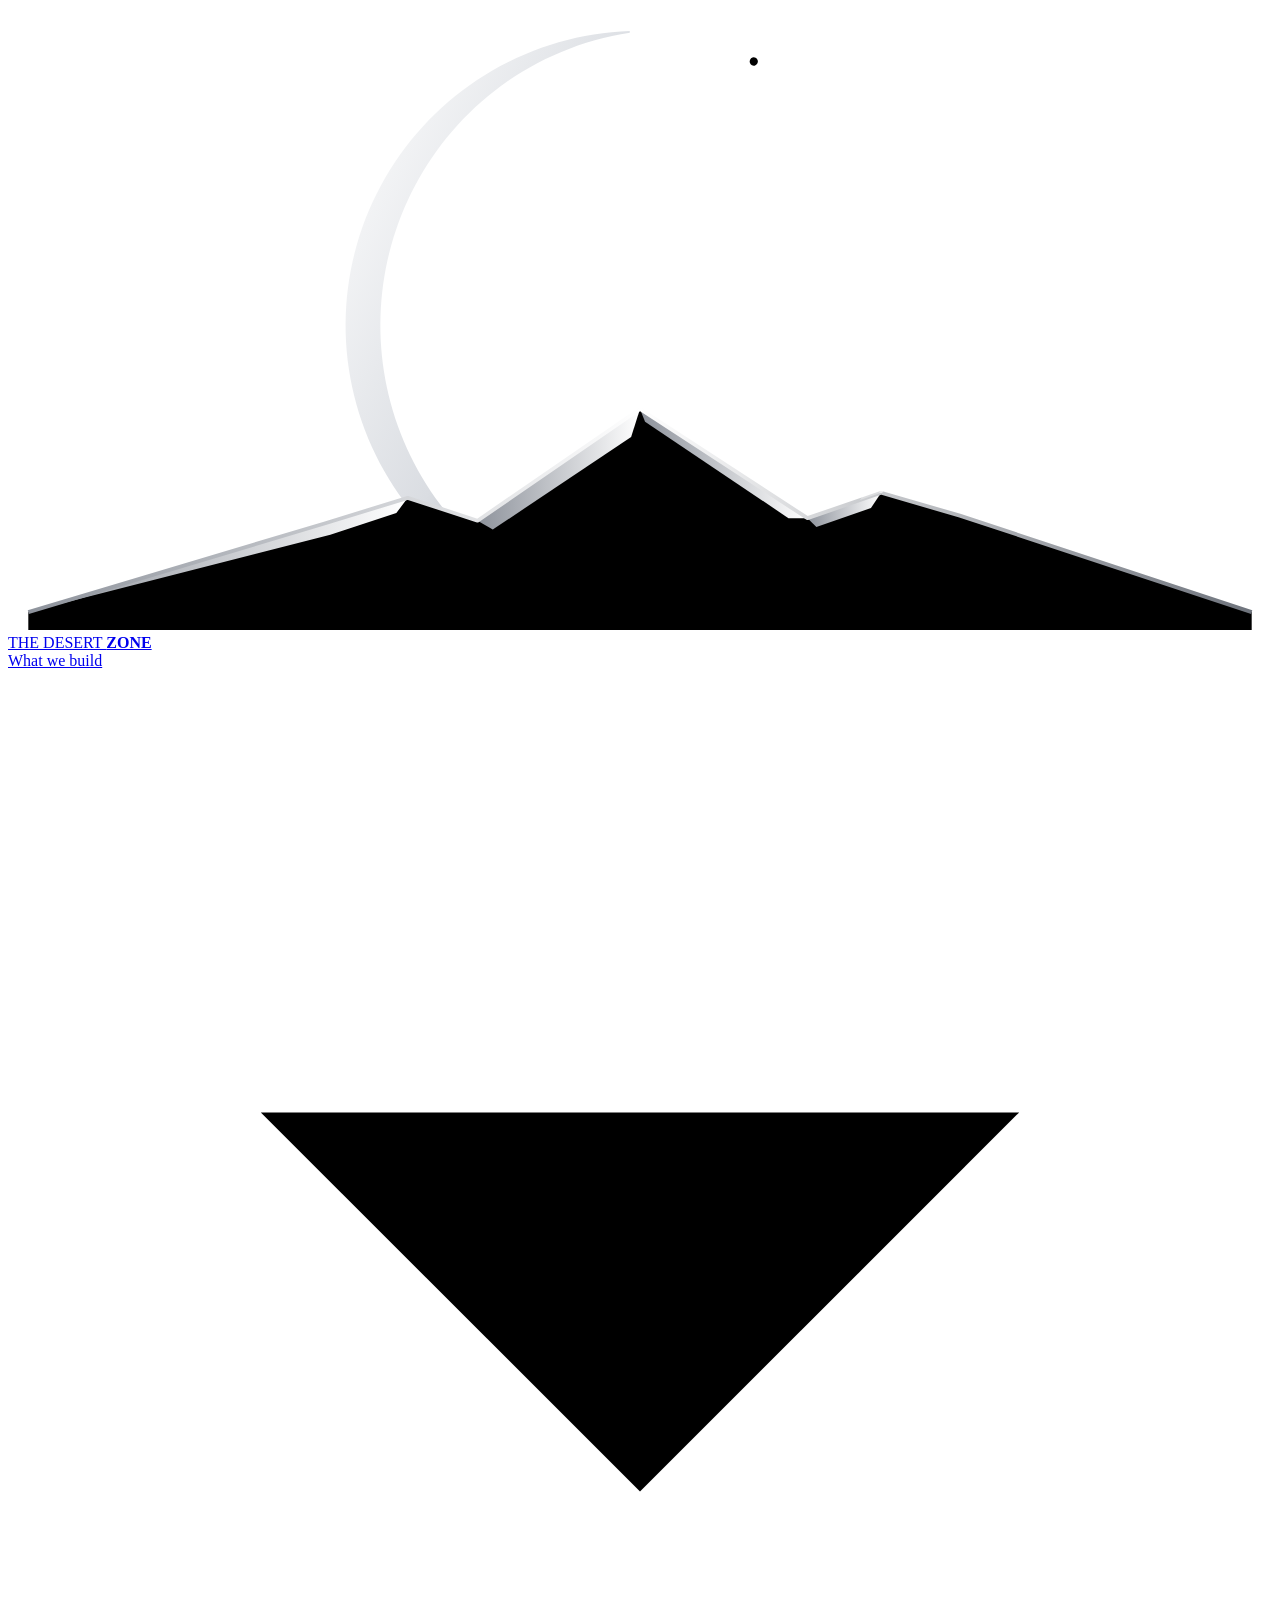
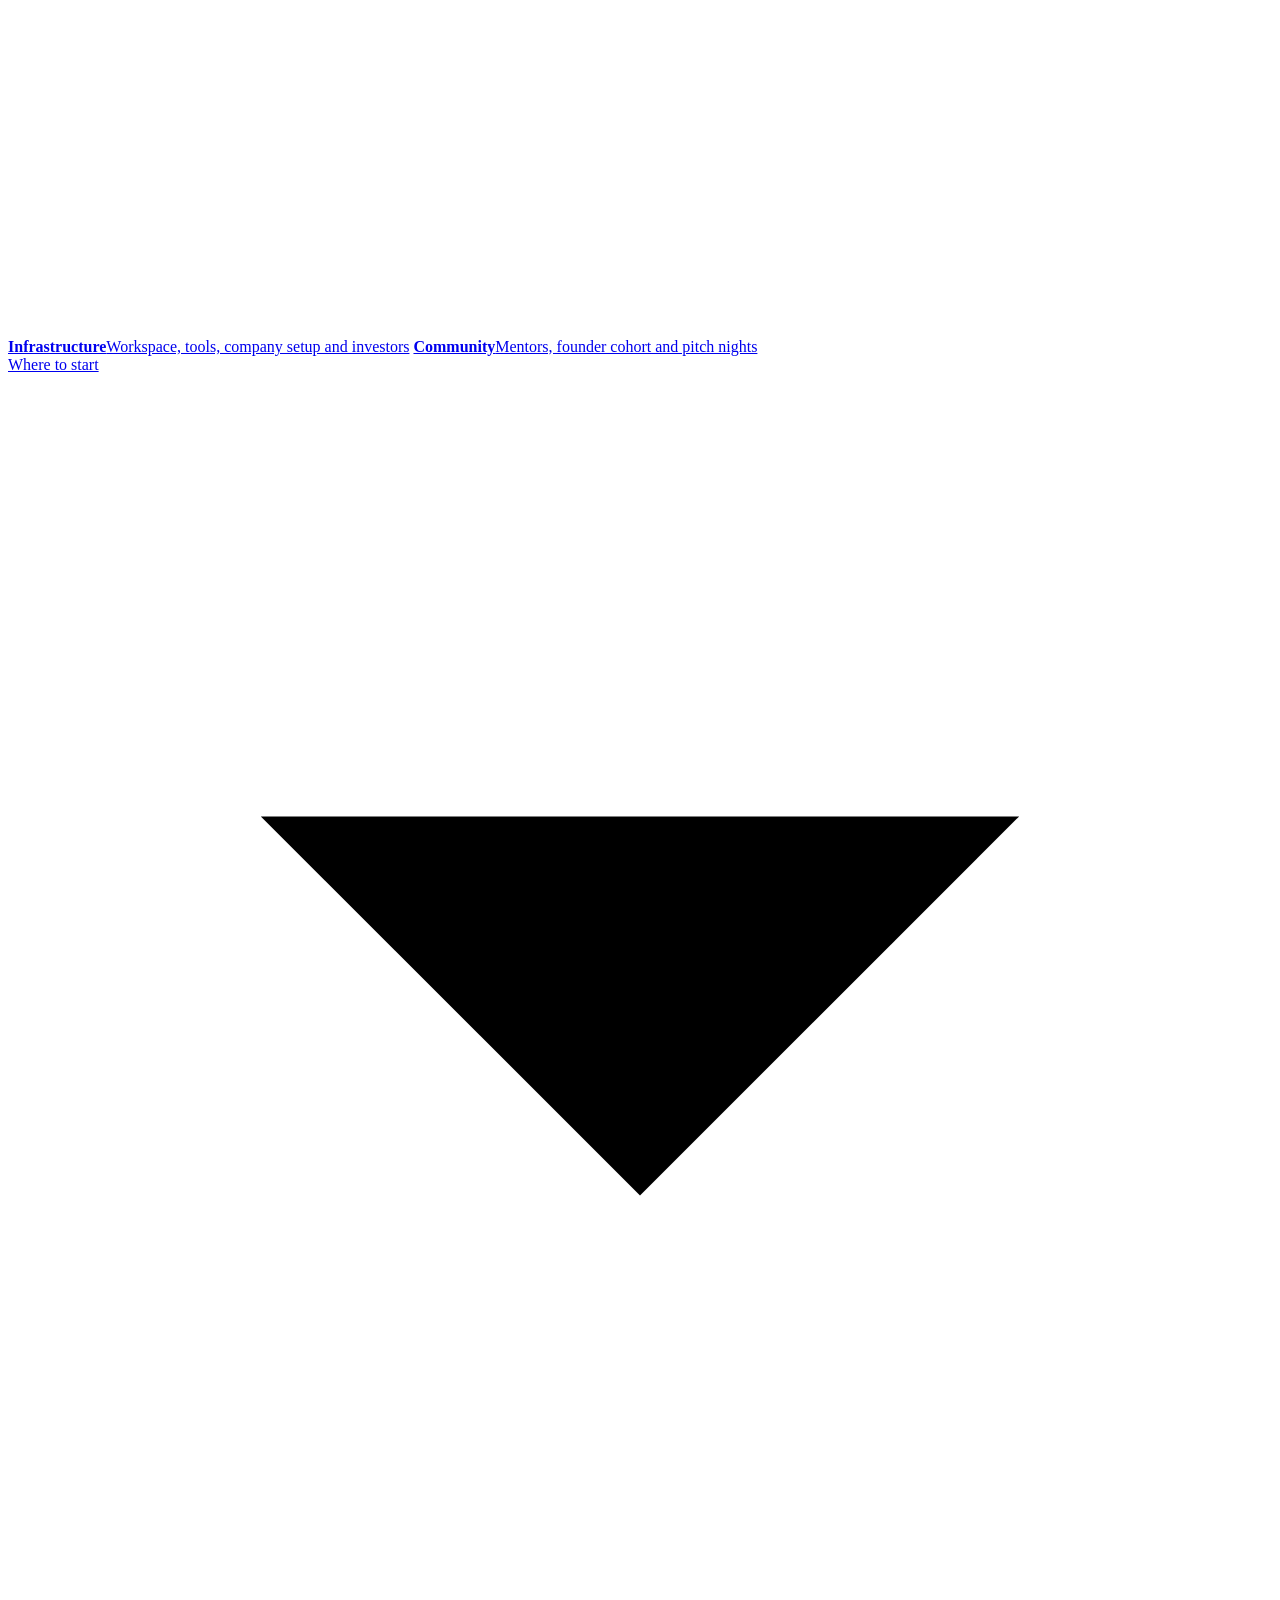
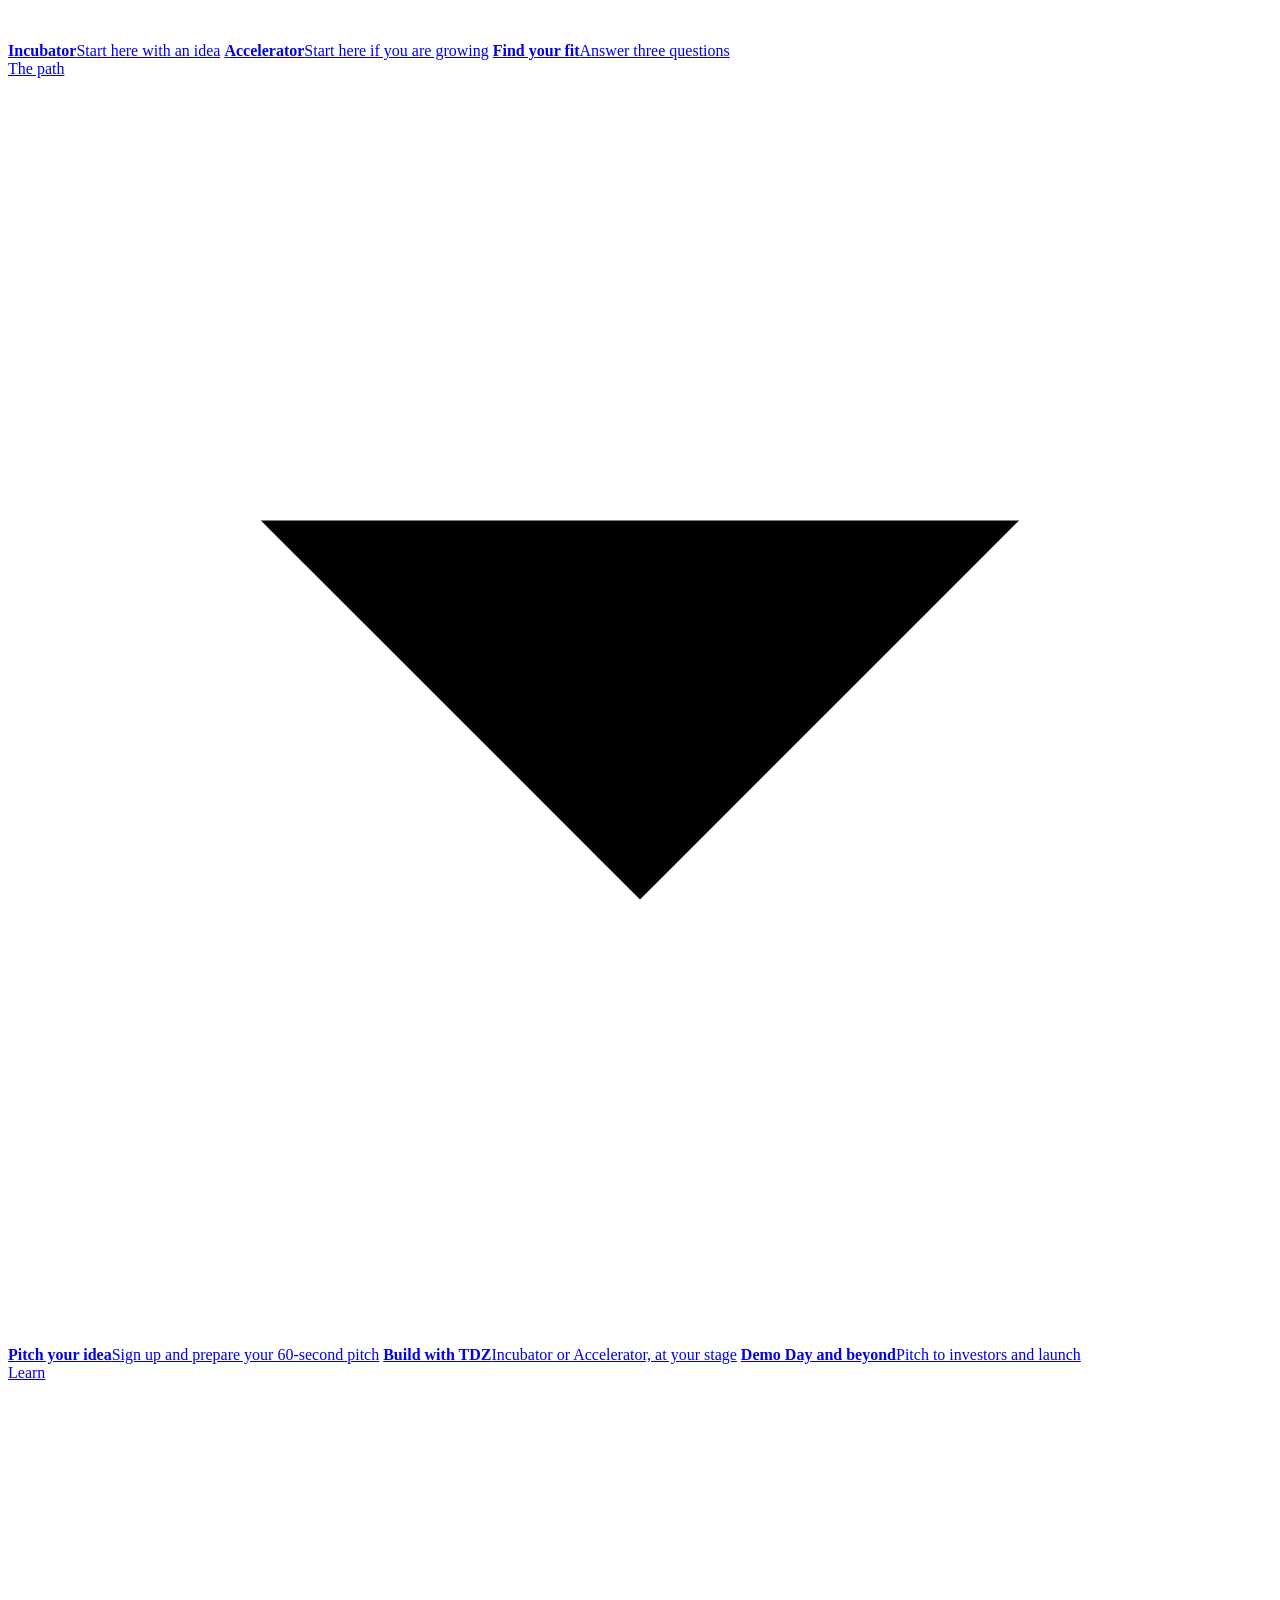
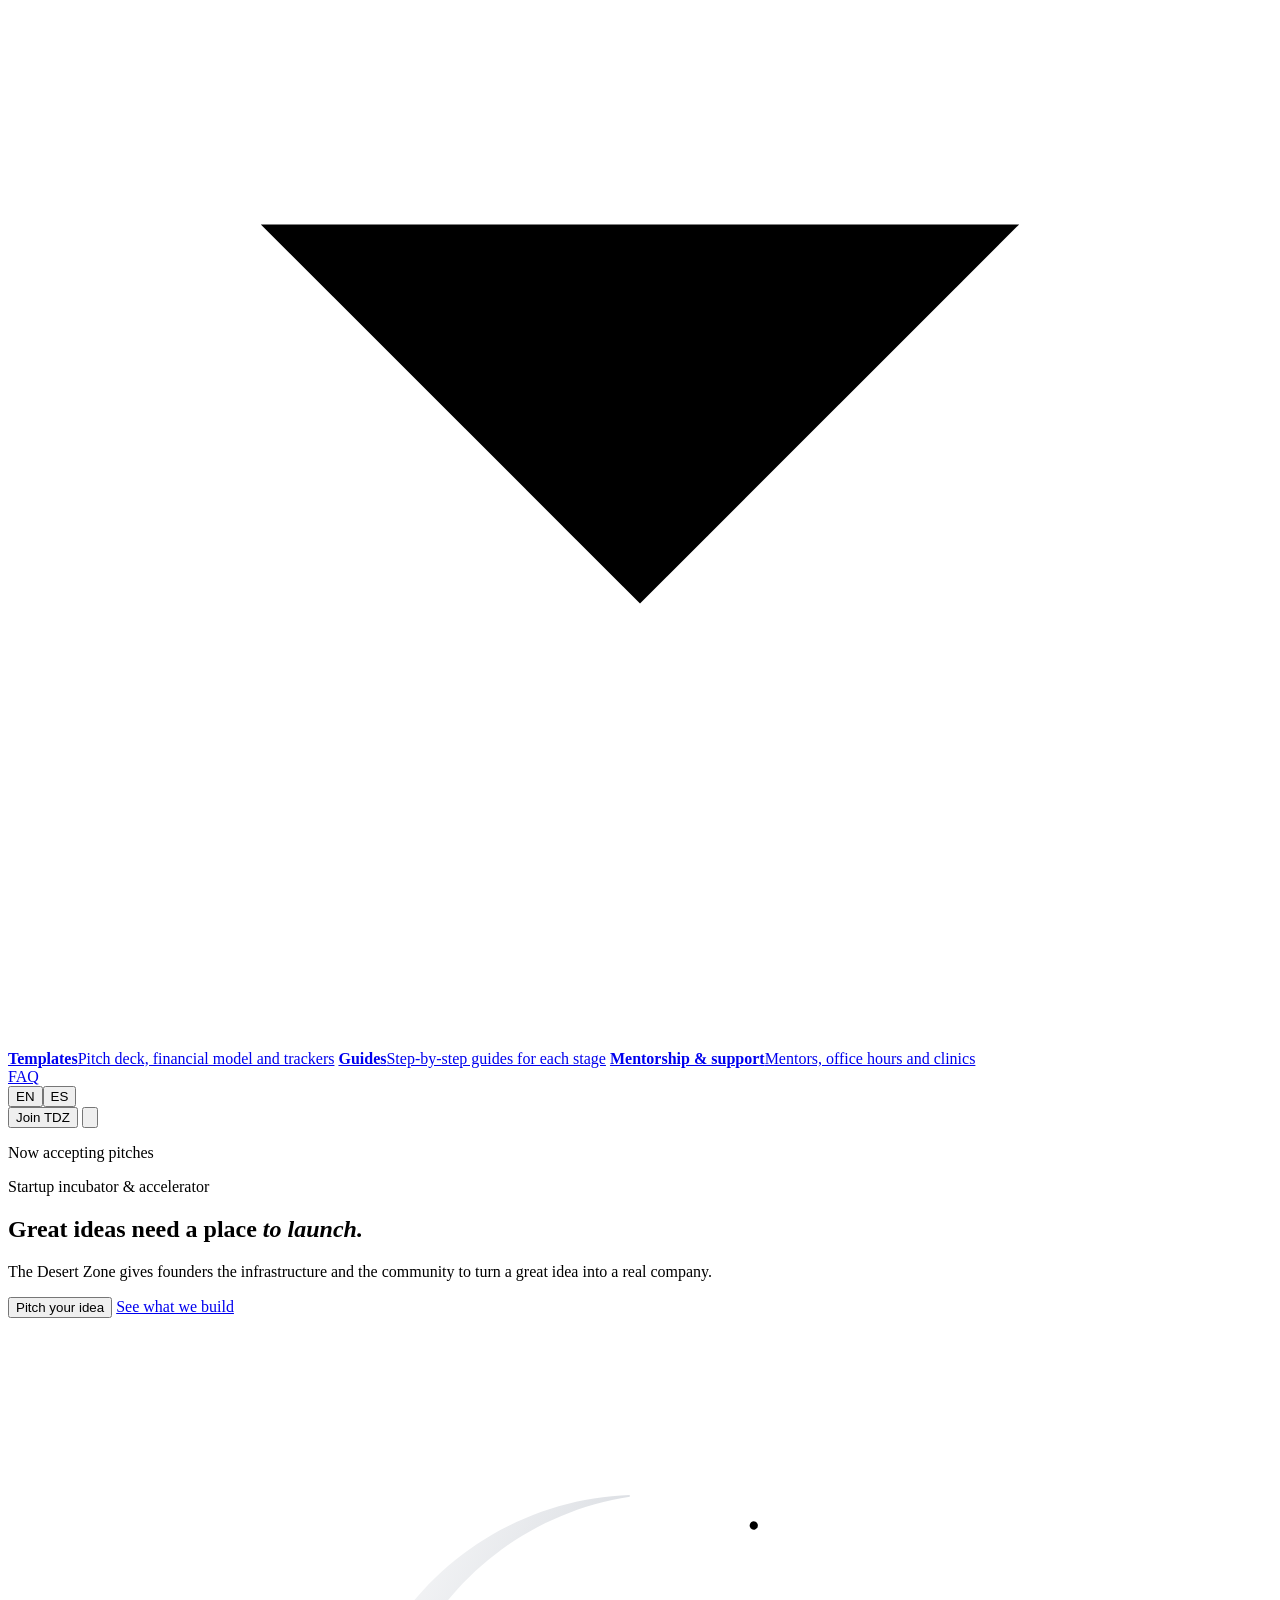
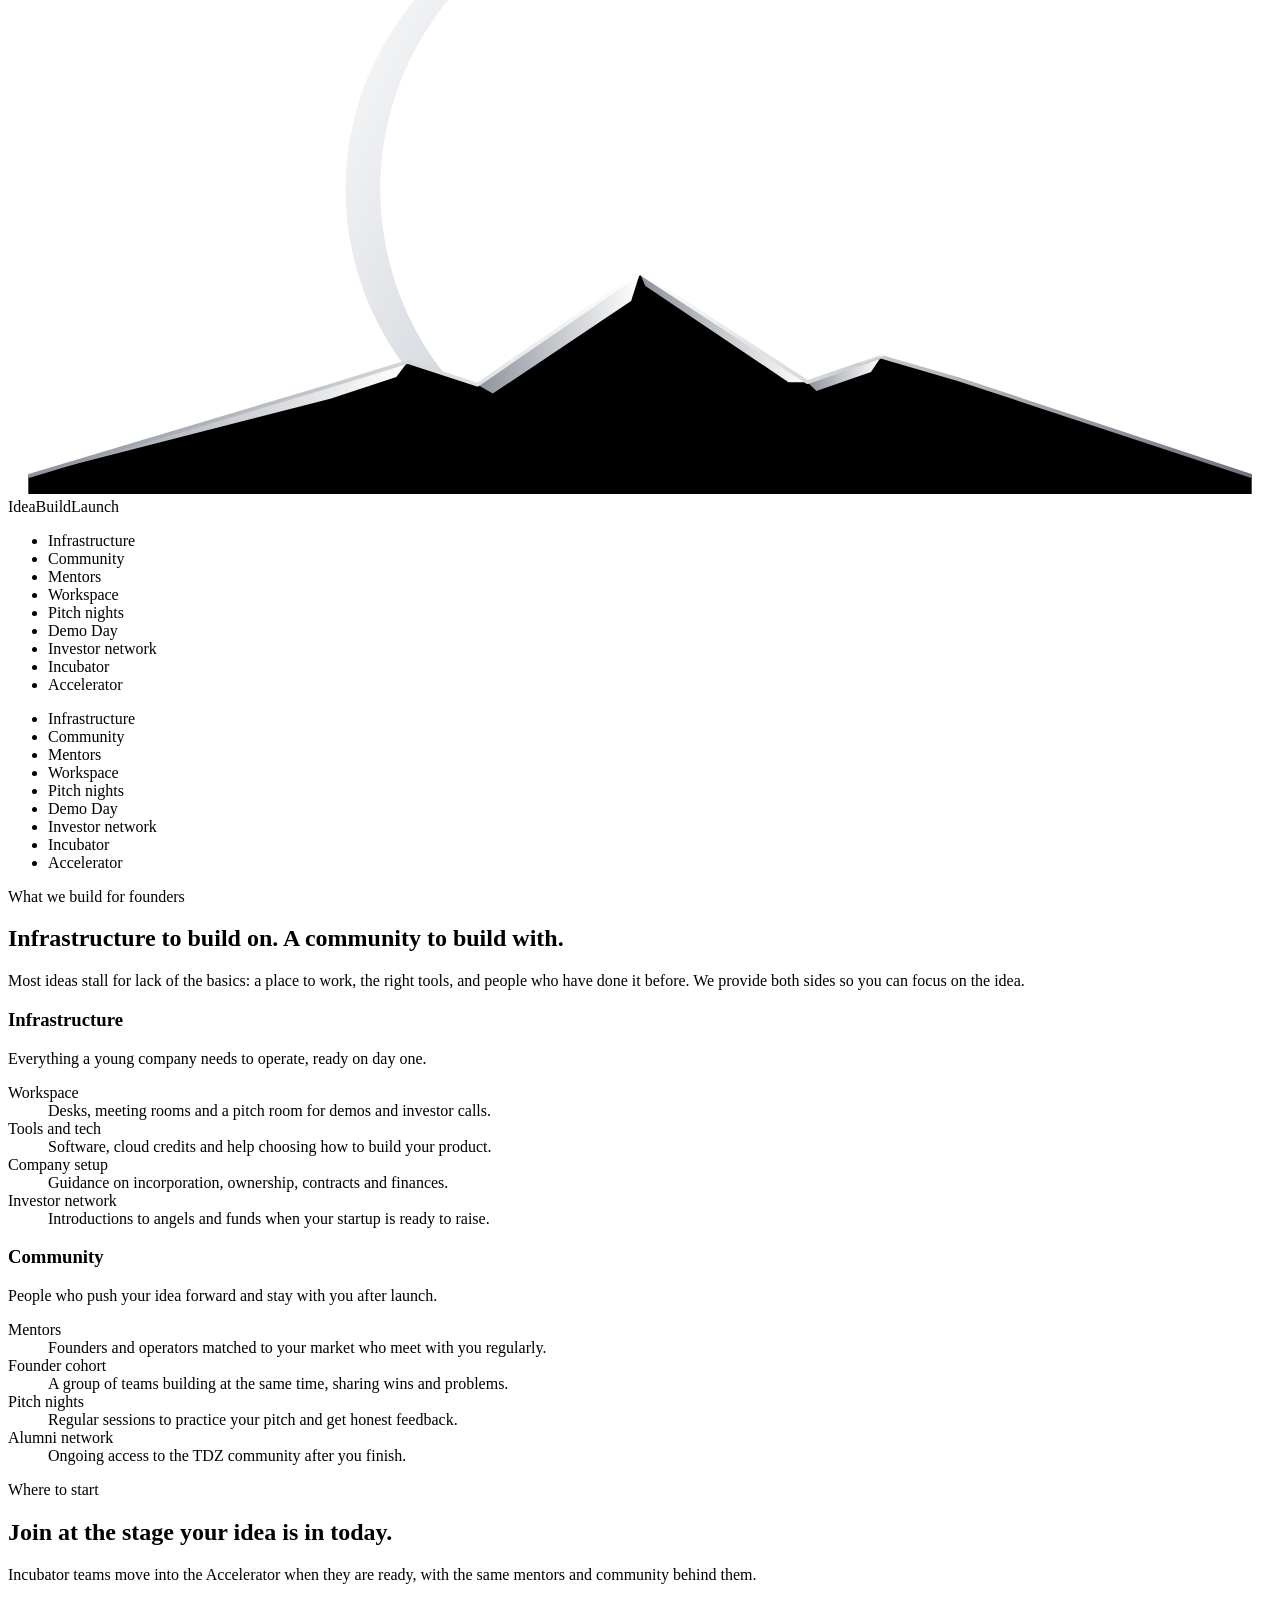
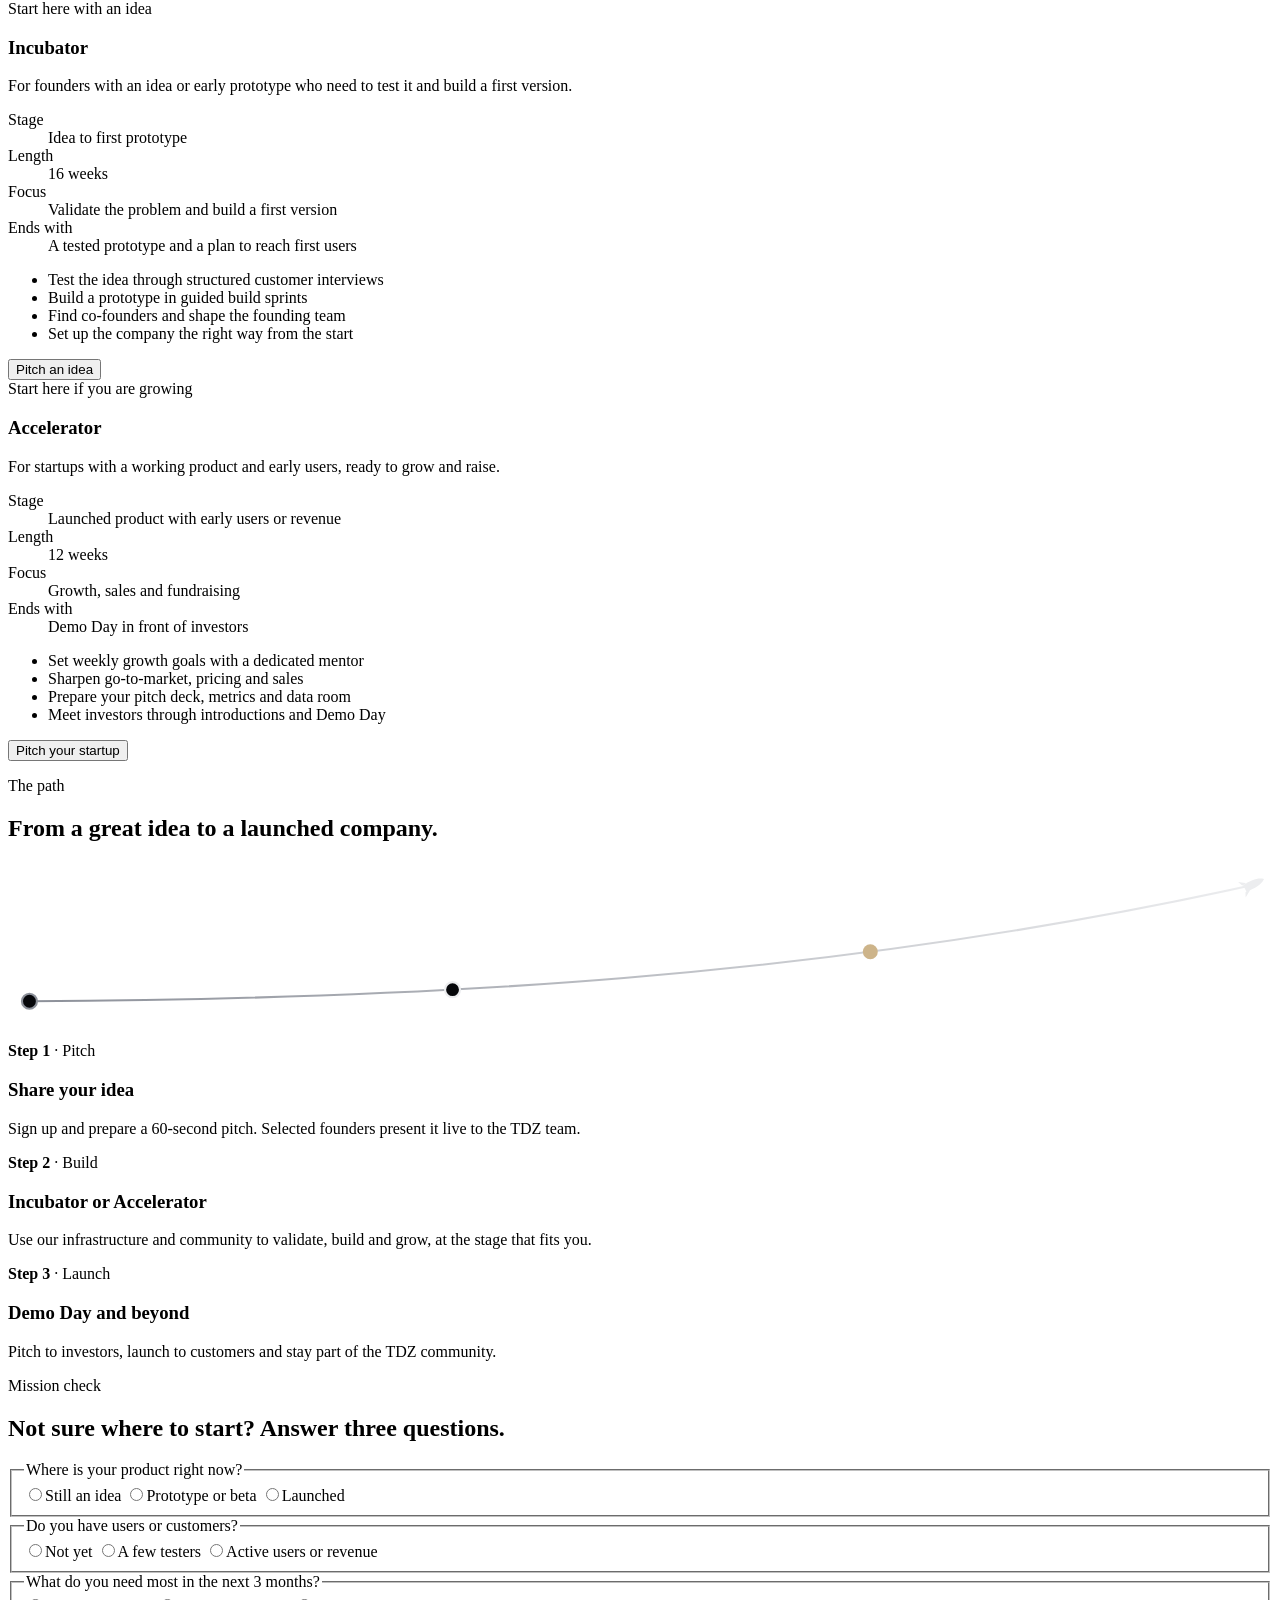
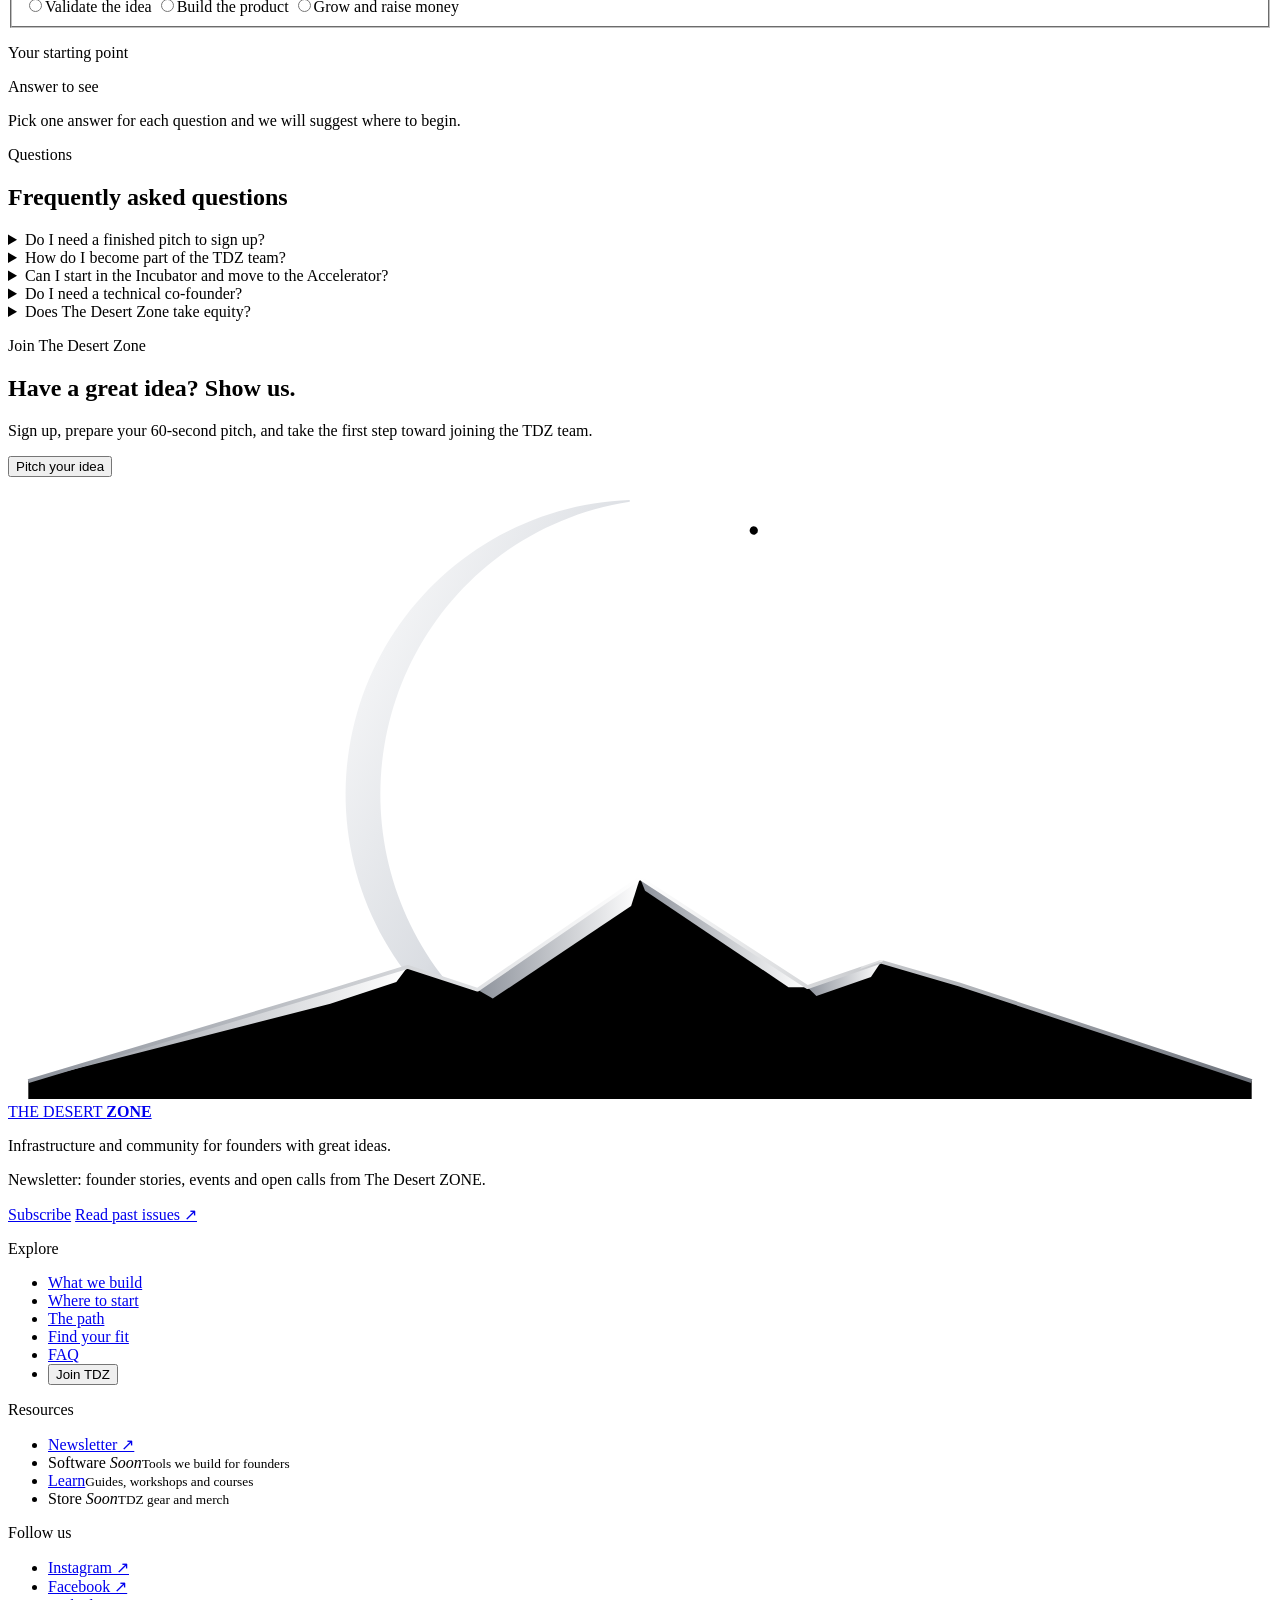
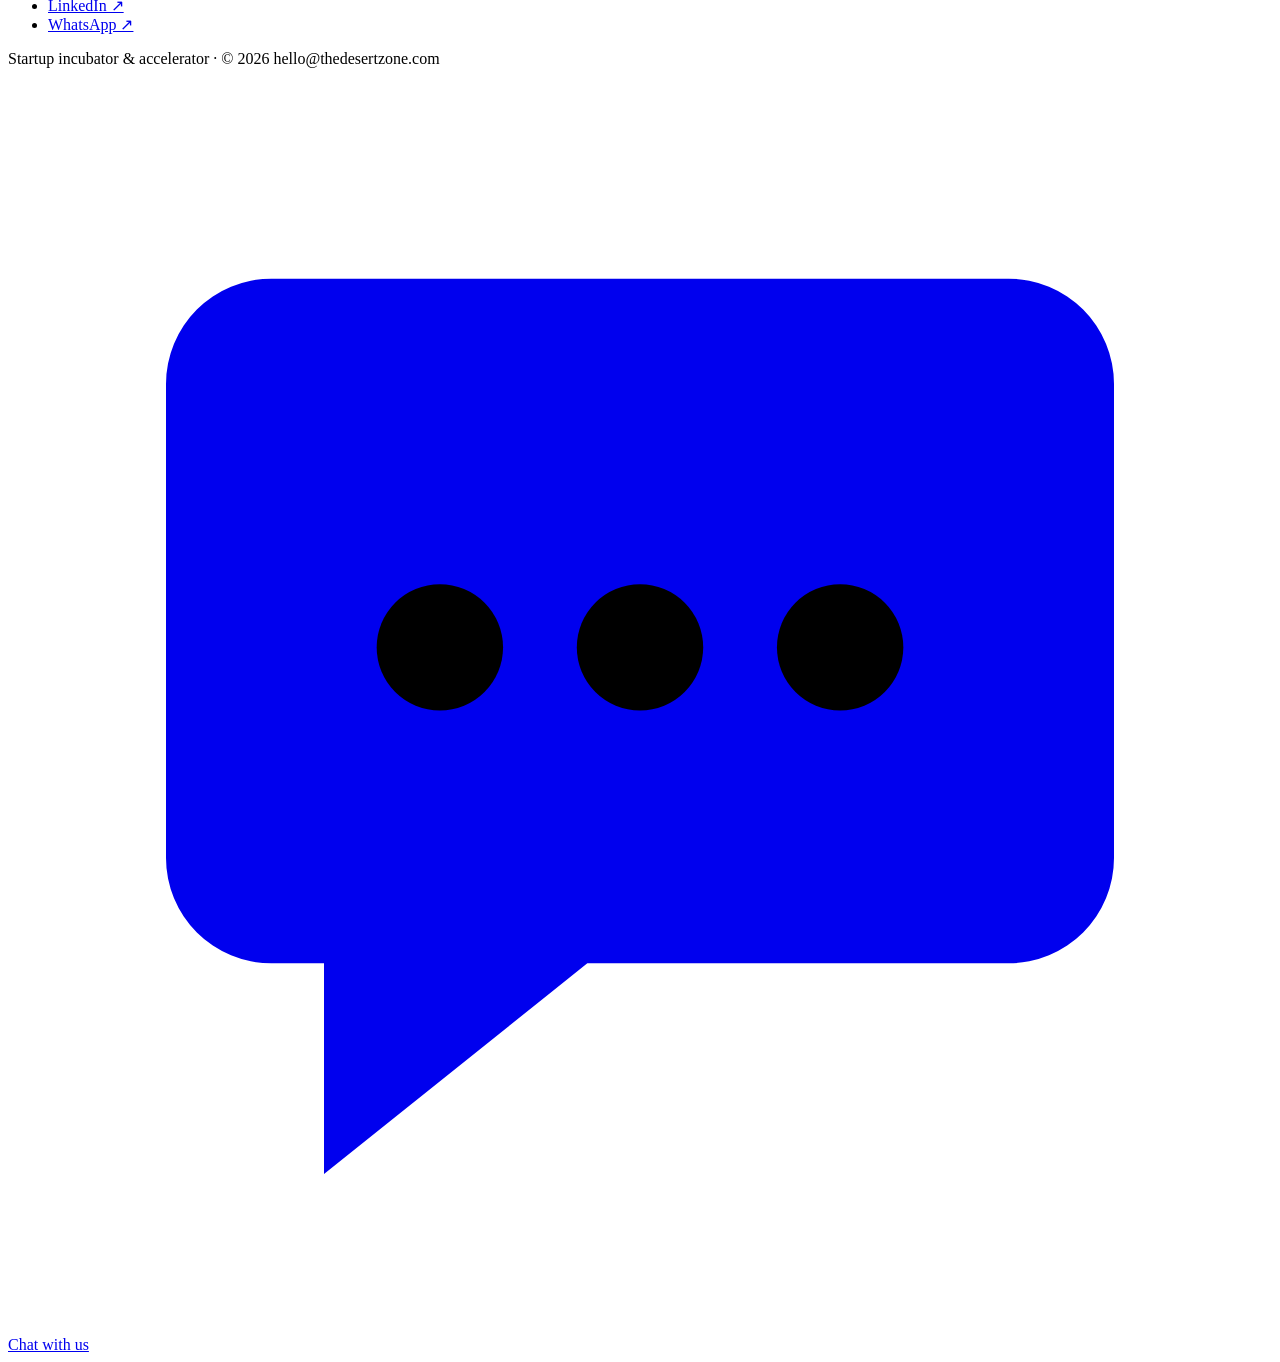
==== index.html @ 8fffac95 "Add files via upload" ====
<!doctype html>
<html lang="en">
<head>
<meta charset="utf-8">
<meta name="viewport" content="width=device-width, initial-scale=1, viewport-fit=cover">
<title>The Desert Zone · Startup incubator &amp; accelerator</title>
<meta name="description" content="The Desert Zone gives founders the infrastructure and the community to turn a great idea into a real company. Start as an Incubator or Accelerator team.">
<meta name="theme-color" content="#06070A">
<meta property="og:type" content="website">
<meta property="og:title" content="The Desert Zone · Great ideas need a place to launch">
<meta property="og:description" content="Infrastructure and community for founders with great ideas. Pitch your idea and join TDZ.">
<meta property="og:image" content="assets/img/og-image.png">
<meta name="twitter:card" content="summary_large_image">
<link rel="icon" href="assets/img/favicon.svg" type="image/svg+xml">
<link rel="icon" href="assets/img/favicon-32.png" sizes="32x32" type="image/png">
<link rel="apple-touch-icon" href="assets/img/apple-touch-icon.png">
<link rel="preconnect" href="https://fonts.googleapis.com">
<link rel="preconnect" href="https://fonts.gstatic.com" crossorigin>
<link rel="stylesheet" href="https://fonts.googleapis.com/css2?family=Archivo:wdth,wght@62..125,300..800&family=IBM+Plex+Mono:wght@400;500&family=Michroma&display=swap">
<link rel="stylesheet" href="assets/css/styles.css">
</head>
<body>
<svg aria-hidden="true" height="0" style="position:absolute" width="0"><defs>
  <radialGradient id="moonShade" cx="0.28" cy="0.30" r="0.85">
    <stop offset="0" stop-color="#4A4A4A"/>
    <stop offset="0.38" stop-color="#2A2A2A"/>
    <stop offset="0.62" stop-color="#0E0E0E"/>
    <stop offset="1" stop-color="#050505"/>
  </radialGradient>
  <radialGradient id="crater" cx="0.62" cy="0.62" r="0.7">
    <stop offset="0" stop-color="#121212"/>
    <stop offset="0.75" stop-color="#1E1E1E"/>
    <stop offset="1" stop-color="#4A4A4A"/>
  </radialGradient>
  <linearGradient id="litFade" x1="0" y1="0" x2="1" y2="0.55">
    <stop offset="0" stop-color="#fff"/>
    <stop offset="0.45" stop-color="#fff" stop-opacity=".85"/>
    <stop offset="0.72" stop-color="#fff" stop-opacity="0"/>
  </linearGradient>
  <linearGradient id="rimGrad" x1="0" y1="0" x2="1" y2="1">
    <stop offset="0" stop-color="#FFFFFF"/>
    <stop offset="0.5" stop-color="#D8D8D8"/>
    <stop offset="1" stop-color="#8A8A8A"/>
  </linearGradient>
  <linearGradient id="ridgeL" x1="0" y1="0" x2="1" y2="0">
    <stop offset="0" stop-color="#9A9A9A"/>
    <stop offset="0.6" stop-color="#E6E6E6"/>
    <stop offset="1" stop-color="#FFFFFF"/>
  </linearGradient>
  <linearGradient id="ridgeR" x1="0" y1="0" x2="1" y2="0">
    <stop offset="0" stop-color="#FFFFFF"/>
    <stop offset="0.5" stop-color="#CFCFCF"/>
    <stop offset="1" stop-color="#8E8E8E"/>
  </linearGradient>
  <linearGradient id="silver" x1="0" y1="0" x2="0" y2="1">
    <stop offset="0" stop-color="#E4E4E4"/>
    <stop offset="0.5" stop-color="#B9B9B9"/>
    <stop offset="1" stop-color="#8C8C8C"/>
  </linearGradient>
  <linearGradient id="trailGrad" x1="0" y1="1" x2="1" y2="0">
    <stop offset="0" stop-color="#FFFFFF" stop-opacity=".95"/>
    <stop offset="1" stop-color="#FFFFFF"/>
  </linearGradient>
  <clipPath id="moonClip"><circle cx="790" cy="340" r="238"/></clipPath>
  <clipPath id="aboveRidge"><path d="M0 0 L1536 0 L1536 552 L1210 552 L842 438 L822 424 L330 556 L0 556 Z"/></clipPath>
  <mask id="litMask"><rect x="552" y="102" width="476" height="476" fill="url(#litFade)"/></mask>
  <mask id="crescent">
    <circle cx="790" cy="340" r="238" fill="#fff"/>
    <circle cx="806" cy="349" r="235" fill="#000"/>
  </mask>

<linearGradient id="moonLit" x1="0" y1="0" x2="1" y2="1"><stop offset="0" stop-color="#FFFFFF"/><stop offset=".55" stop-color="#DADDE2"/><stop offset="1" stop-color="#8A8F98"/></linearGradient>
<linearGradient id="trailFade" gradientUnits="userSpaceOnUse" x1="0" y1="562.0" x2="0" y2="121.19999999999999"><stop offset="0" stop-color="#FFFFFF" stop-opacity="0"/><stop offset=".35" stop-color="#FFFFFF" stop-opacity=".55"/><stop offset="1" stop-color="#FFFFFF"/></linearGradient>
<linearGradient id="ridgeL2" x1="0" y1="0" x2="1" y2="0"><stop offset="0" stop-color="#8E939C"/><stop offset="1" stop-color="#FFFFFF"/></linearGradient>
<linearGradient id="ridgeEdge" gradientUnits="userSpaceOnUse" x1="286" y1="0" x2="1250" y2="0"><stop offset="0" stop-color="#8E939C"/><stop offset=".5" stop-color="#FFFFFF"/><stop offset="1" stop-color="#6E737C"/></linearGradient>
<radialGradient id="discShade" cx="0.3" cy="0.35" r="0.8"><stop offset="0" stop-color="#2E3036"/><stop offset=".55" stop-color="#121317"/><stop offset="1" stop-color="#050506"/></radialGradient>
<clipPath id="aboveRidge2"><path d="M0 0 L1536 0 L1536 548 L1250 556 L1250 556 L1020 480 L958 462 L900 482 L768 396 L640 484 L585 466 L520 486 L286 556 L0 556 Z"/></clipPath>
</defs></svg>
<header class="top">
<div class="wrap">
<a aria-label="The Desert Zone, home" data-aria="ariaHome" class="brand" href="#top">
<svg aria-hidden="true" viewBox="270 80 996 490"><use href="#dz-mark"></use></svg>
<span>THE DESERT <b>ZONE</b></span>
</a>
<nav aria-label="Sections" data-aria="ariaNav" class="nav" data-aria="ariaNav">
<div class="nav-item"><a class="nav-link" href="#build"><span data-i="k0">What we build</span><svg viewBox="0 0 10 10" aria-hidden="true"><path d="M2 3.5 5 6.5 8 3.5"/></svg></a><div class="menu">
<a class="mi" href="#infra"><b data-i="m1">Infrastructure</b><span data-i="m2">Workspace, tools, company setup and investors</span></a>
<a class="mi" href="#community"><b data-i="m3">Community</b><span data-i="m4">Mentors, founder cohort and pitch nights</span></a>
</div></div>
<div class="nav-item"><a class="nav-link" href="#start"><span data-i="k1">Where to start</span><svg viewBox="0 0 10 10" aria-hidden="true"><path d="M2 3.5 5 6.5 8 3.5"/></svg></a><div class="menu">
<a class="mi" href="#incubator"><b data-i="m5">Incubator</b><span data-i="m6">Start here with an idea</span></a>
<a class="mi" href="#accelerator"><b data-i="m7">Accelerator</b><span data-i="m8">Start here if you are growing</span></a>
<a class="mi" href="#fit"><b data-i="m9">Find your fit</b><span data-i="m10">Answer three questions</span></a>
</div></div>
<div class="nav-item"><a class="nav-link" href="#path"><span data-i="k2">The path</span><svg viewBox="0 0 10 10" aria-hidden="true"><path d="M2 3.5 5 6.5 8 3.5"/></svg></a><div class="menu">
<a class="mi" href="#join" data-join><b data-i="m11">Pitch your idea</b><span data-i="m12">Sign up and prepare your 60-second pitch</span></a>
<a class="mi" href="#path"><b data-i="m13">Build with TDZ</b><span data-i="m14">Incubator or Accelerator, at your stage</span></a>
<a class="mi" href="#path"><b data-i="m15">Demo Day and beyond</b><span data-i="m16">Pitch to investors and launch</span></a>
</div></div>
<div class="nav-item"><a class="nav-link" href="learn.html"><span data-i="klearn">Learn</span><svg viewBox="0 0 10 10" aria-hidden="true"><path d="M2 3.5 5 6.5 8 3.5"/></svg></a><div class="menu">
<a class="mi" href="learn.html#templates"><b data-i="m17">Templates</b><span data-i="m18">Pitch deck, financial model and trackers</span></a>
<a class="mi" href="learn.html#guides"><b data-i="m19">Guides</b><span data-i="m20">Step-by-step guides for each stage</span></a>
<a class="mi" href="learn.html#support"><b data-i="m21">Mentorship & support</b><span data-i="m22">Mentors, office hours and clinics</span></a>
</div></div>
<a class="nav-link" data-i="k3" href="#faq">FAQ</a>
</nav>
<div class="lang" role="group" data-aria="ariaLang" aria-label="Language"><button type="button" data-lang="en" aria-pressed="true">EN</button><button type="button" data-lang="es" aria-pressed="false">ES</button></div>
<button class="btn sm" data-i="k4" data-join="" type="button">Join TDZ</button>
<button class="menu-btn" id="menuBtn" type="button" aria-expanded="false" aria-controls="mnav" aria-label="Menu" data-aria="ariaMenu"><svg viewBox="0 0 24 24" aria-hidden="true"><path d="M4 7h16M4 12h16M4 17h16"/></svg></button>
</div>
</header>
<div class="mnav" id="mnav" hidden>
<div class="g"><a href="#build" data-i="k0">What we build</a><div class="sub">
<a href="#infra" data-i="m1">Infrastructure</a>
<a href="#community" data-i="m3">Community</a>
</div></div>
<div class="g"><a href="#start" data-i="k1">Where to start</a><div class="sub">
<a href="#incubator" data-i="m5">Incubator</a>
<a href="#accelerator" data-i="m7">Accelerator</a>
<a href="#fit" data-i="m9">Find your fit</a>
</div></div>
<div class="g"><a href="#path" data-i="k2">The path</a><div class="sub">
<a href="#join" data-join data-i="m11">Pitch your idea</a>
<a href="#path" data-i="m13">Build with TDZ</a>
<a href="#path" data-i="m15">Demo Day and beyond</a>
</div></div>
<div class="g"><a href="learn.html" data-i="klearn">Learn</a><div class="sub">
<a href="learn.html#templates" data-i="m17">Templates</a>
<a href="learn.html#guides" data-i="m19">Guides</a>
<a href="learn.html#support" data-i="m21">Mentorship & support</a>
</div></div>
<div class="g"><a href="#faq" data-i="k3">FAQ</a></div>
</div>
<main id="top">
<section class="hero">
<div class="wrap">
<div>
<p class="status"><i aria-hidden="true"></i><span data-i="h0">Now accepting pitches</span></p>
<p class="label" data-i="k5">Startup incubator &amp; accelerator</p>
<h1 data-i="k6">Great ideas need a place <em>to launch.</em></h1>
<p class="lede" data-i="k7">The Desert Zone gives founders the infrastructure and the community to turn a great idea into a real company.</p>
<div class="ctas">
<button class="btn" data-i="k8" data-join="" type="button">Pitch your idea</button>
<a class="btn ghost" data-i="k9" href="#build">See what we build</a>
</div>
</div>
<div>
<div class="sky">
<canvas aria-hidden="true" id="stars"></canvas>
<svg aria-label="The Desert Zone logo: a crescent moon rising behind a desert ridge as a rocket launches" data-aria="ariaLogo" role="img" viewBox="270 80 996 490">
<g id="dz-mark">
<g clip-path="url(#aboveRidge2)"><g class="moon-rise">
  <path d="M759.90 98.14 L752.80 98.50 L745.72 99.07 L738.65 99.86 L731.62 100.87 L724.62 102.09 L717.65 103.53 L710.74 105.18 L703.88 107.04 L697.08 109.11 L690.34 111.38 L683.68 113.86 L677.10 116.55 L670.61 119.43 L664.20 122.52 L657.89 125.79 L651.69 129.26 L645.59 132.92 L639.61 136.76 L633.75 140.79 L628.02 144.99 L622.42 149.36 L616.95 153.91 L611.63 158.62 L606.45 163.49 L601.43 168.52 L596.56 173.69 L591.85 179.02 L587.31 184.49 L582.93 190.09 L578.73 195.83 L574.71 201.69 L570.87 207.67 L567.22 213.77 L563.75 219.97 L560.48 226.28 L557.40 232.69 L554.51 239.18 L551.83 245.77 L549.35 252.43 L547.08 259.16 L545.01 265.97 L543.16 272.83 L541.51 279.74 L540.08 286.70 L538.86 293.71 L537.85 300.74 L537.06 307.81 L536.49 314.89 L536.14 321.99 L536.00 329.10 L536.08 336.21 L536.38 343.31 L536.90 350.40 L537.63 357.47 L538.58 364.51 L539.75 371.53 L541.13 378.50 L542.72 385.43 L544.52 392.30 L546.54 399.12 L548.76 405.87 L551.18 412.55 L553.82 419.16 L556.65 425.68 L559.68 432.11 L562.90 438.44 L566.32 444.67 L569.93 450.80 L573.72 456.81 L577.70 462.70 L581.85 468.47 L586.18 474.11 L590.68 479.61 L595.35 484.97 L600.18 490.19 L605.16 495.25 L610.30 500.16 L615.59 504.92 L621.02 509.50 L626.59 513.92 L632.29 518.17 L638.12 522.24 L644.07 526.12 L650.13 529.83 L656.31 533.35 L662.59 536.67 L668.98 539.80 L675.45 542.74 L682.01 545.48 L688.65 548.01 L691.95 538.96 L685.87 535.81 L679.91 532.50 L674.06 529.02 L668.35 525.39 L662.76 521.60 L657.31 517.67 L651.99 513.59 L646.80 509.38 L641.76 505.03 L636.86 500.56 L632.11 495.96 L627.51 491.24 L623.05 486.41 L618.75 481.47 L614.60 476.43 L610.60 471.28 L606.76 466.04 L603.08 460.71 L599.56 455.30 L596.19 449.80 L592.99 444.23 L589.95 438.59 L587.07 432.87 L584.36 427.10 L581.81 421.26 L579.42 415.37 L577.20 409.42 L575.14 403.43 L573.25 397.40 L571.52 391.32 L569.96 385.21 L568.57 379.07 L567.34 372.90 L566.28 366.70 L565.38 360.48 L564.65 354.25 L564.09 348.00 L563.69 341.74 L563.46 335.48 L563.40 329.21 L563.51 322.94 L563.78 316.67 L564.21 310.42 L564.82 304.17 L565.59 297.94 L566.53 291.73 L567.63 285.54 L568.90 279.37 L570.34 273.24 L571.94 267.14 L573.71 261.07 L575.64 255.05 L577.74 249.07 L580.01 243.14 L582.44 237.26 L585.03 231.43 L587.79 225.67 L590.71 219.98 L593.79 214.35 L597.03 208.80 L600.43 203.32 L604.00 197.93 L607.72 192.62 L611.60 187.41 L615.63 182.29 L619.82 177.27 L624.16 172.36 L628.66 167.55 L633.30 162.87 L638.09 158.30 L643.03 153.85 L648.10 149.54 L653.32 145.36 L658.68 141.32 L664.16 137.42 L669.78 133.68 L675.53 130.08 L681.40 126.65 L687.40 123.38 L693.50 120.28 L699.72 117.35 L706.05 114.59 L712.48 112.02 L719.01 109.64 L725.63 107.45 L732.35 105.45 L739.14 103.65 L746.01 102.05 L752.95 100.66 L759.95 99.48 Z" fill="url(#moonLit)"/>
</g></g>
<g class="ridge-in">
  <path d="M286 556 L520 486 L585 466 L640 484 L768 396 L900 482 L958 462 L1020 480 L1250 556 L1250 640 L286 640 Z" fill="#000000"/>
  <path d="M286 556 L520 486 L585 466 L576 478 L524 495 Z" fill="url(#ridgeL2)"/>
  <path d="M640 484 L768 396 L761 418 L652 491 Z" fill="url(#ridgeL2)"/>
  <path d="M900 482 L958 462 L950 474 L907 489 Z" fill="url(#ridgeL2)"/>
  <path d="M768 396 L900 482 L885 482 L772 406 Z" fill="url(#ridgeL2)"/>
  <path d="M286 556 L520 486 L585 466 L640 484 L768 396 L900 482 L958 462 L1020 480 L1250 556" fill="none" stroke="url(#ridgeEdge)" stroke-width="3" stroke-linejoin="round"/>
</g>


<g clip-path="url(#aboveRidge2)"><g class="orbit">
  <path d="M847.35 548.01 L852.82 545.94 L858.24 543.73 L863.59 541.39 L868.89 538.91 L874.13 536.30 L879.29 533.56 L884.39 530.69 L889.41 527.69 L894.36 524.57 L899.22 521.32 L904.00 517.96 L908.70 514.47 L913.30 510.86 L917.81 507.14 L922.23 503.31 L926.55 499.37 L930.77 495.32 L934.89 491.16 L938.90 486.90 L942.80 482.54 L946.59 478.09 L950.26 473.54 L953.82 468.90 L957.27 464.17 L960.59 459.36 L963.79 454.46 L966.86 449.49 L969.81 444.44 L972.63 439.31 L975.32 434.12 L977.88 428.86 L980.31 423.54 L982.60 418.16 L984.75 412.72 L986.77 407.23 L988.65 401.69 L990.38 396.11 L991.98 390.48 L993.43 384.82 L994.74 379.12 L995.91 373.38 L996.93 367.63 L997.80 361.84 L998.53 356.04 L999.12 350.22 L999.55 344.39 L999.84 338.55 L999.98 332.70 L999.98 326.85 L999.83 321.00 L999.53 315.16 L999.08 309.33 L998.48 303.51 L997.74 297.71 L996.86 291.93 L995.82 286.17 L994.65 280.45 L993.32 274.75 L991.86 269.09 L990.25 263.46 L988.51 257.88 L986.62 252.34 L984.59 246.86 L982.43 241.43 L980.13 236.05 L977.69 230.73 L975.12 225.48 L972.42 220.29 L969.59 215.17 L966.63 210.13 L963.55 205.16 L960.34 200.27 L957.01 195.46 L953.55 190.74 L949.98 186.11 L946.30 181.56 L942.50 177.12 L938.59 172.77 L934.57 168.52 L930.45 164.37 L926.22 160.33 L921.90 156.39 L917.47 152.57 L912.95 148.86 L908.34 145.26 L903.64 141.78 L898.85 138.42 L893.98 135.18 L889.03 132.07 L884.00 129.08 L880.55 135.06 L885.28 138.20 L889.93 141.45 L894.49 144.81 L898.96 148.27 L903.34 151.84 L907.63 155.51 L911.82 159.28 L915.91 163.14 L919.90 167.10 L923.80 171.15 L927.59 175.29 L931.27 179.52 L934.85 183.82 L938.31 188.21 L941.67 192.68 L944.92 197.22 L948.05 201.83 L951.07 206.52 L953.97 211.27 L956.76 216.08 L959.43 220.96 L961.97 225.89 L964.40 230.89 L966.71 235.93 L968.89 241.02 L970.95 246.17 L972.89 251.35 L974.70 256.58 L976.38 261.85 L977.94 267.15 L979.37 272.48 L980.67 277.85 L981.85 283.24 L982.89 288.66 L983.81 294.10 L984.60 299.56 L985.26 305.03 L985.78 310.52 L986.18 316.02 L986.45 321.52 L986.58 327.03 L986.59 332.54 L986.46 338.05 L986.20 343.56 L985.82 349.06 L985.30 354.54 L984.65 360.02 L983.88 365.48 L982.97 370.92 L981.93 376.34 L980.77 381.74 L979.48 387.10 L978.05 392.44 L976.51 397.75 L974.83 403.02 L973.03 408.25 L971.10 413.44 L969.05 418.58 L966.88 423.68 L964.58 428.73 L962.17 433.72 L959.63 438.66 L956.97 443.54 L954.19 448.36 L951.30 453.12 L948.29 457.81 L945.16 462.43 L941.93 466.98 L938.58 471.45 L935.12 475.84 L931.55 480.16 L927.87 484.39 L924.09 488.53 L920.21 492.59 L916.22 496.55 L912.14 500.43 L907.95 504.20 L903.67 507.88 L899.30 511.46 L894.84 514.93 L890.28 518.30 L885.64 521.56 L880.92 524.70 L876.11 527.74 L871.22 530.66 L866.26 533.46 L861.22 536.14 L856.11 538.71 L850.94 541.14 L845.69 543.45 Z" fill="url(#trailFade)"/>
  <path d="M958.04 463.07 L961.28 458.33 L964.39 453.51 L967.38 448.62 L970.25 443.65 L973.00 438.62 L975.62 433.52 L978.12 428.35 L980.49 423.13 L982.73 417.85 L984.83 412.51 L986.81 407.13 L988.65 401.69 L990.35 396.22 L991.92 390.70 L993.35 385.14 L994.65 379.55 L995.80 373.94 L996.82 368.29 L997.69 362.62 L998.43 356.93 L999.03 351.23 L999.48 345.51 L999.79 339.78 L999.96 334.05 L999.99 328.31 L999.88 322.58 L999.63 316.85 L999.23 311.12 L998.69 305.41 L998.02 299.72 L997.20 294.04 L996.24 288.39 L995.14 282.76 L993.90 277.15 L992.53 271.59 L991.01 266.05 L989.36 260.56 L987.58 255.11 L985.66 249.70 L983.61 244.34 L981.43 239.04 L979.11 233.79 L976.67 228.60 L974.10 223.47 L971.40 218.41 L968.58 213.42 L965.64 208.49 L962.57 203.64 L959.39 198.87 L956.09 194.18 L952.67 189.57 L949.14 185.05 L945.51 180.61 L941.76 176.27 L937.90 172.02 L933.95 167.87 L929.89 163.82 L925.73 159.87 L921.47 156.02 L917.13 152.28 L916.22 153.36 L920.51 157.11 L924.71 160.96 L928.82 164.92 L932.82 168.97 L936.72 173.12 L940.52 177.36 L944.22 181.70 L947.80 186.12 L951.28 190.63 L954.64 195.22 L957.89 199.90 L961.02 204.65 L964.04 209.47 L966.94 214.37 L969.71 219.34 L972.36 224.37 L974.89 229.47 L977.29 234.62 L979.56 239.83 L981.71 245.10 L983.72 250.42 L985.61 255.78 L987.36 261.19 L988.98 266.64 L990.47 272.12 L991.82 277.64 L993.03 283.19 L994.11 288.77 L995.05 294.38 L995.85 300.00 L996.52 305.65 L997.05 311.30 L997.43 316.97 L997.68 322.65 L997.79 328.33 L997.77 334.01 L997.60 339.69 L997.29 345.36 L996.85 351.03 L996.26 356.68 L995.54 362.32 L994.68 367.93 L993.68 373.53 L992.55 379.10 L991.28 384.64 L989.87 390.14 L988.33 395.61 L986.66 401.05 L984.85 406.44 L982.91 411.78 L980.84 417.08 L978.64 422.32 L976.32 427.51 L973.86 432.64 L971.28 437.71 L968.58 442.71 L965.76 447.65 L962.81 452.52 L959.75 457.32 L956.57 462.04 Z" fill="#FFFFFF" opacity=".55"/>
  <g transform="translate(868.84 127.74) rotate(-63.50) scale(1.25)"><path d="M0 -30 C 7 -20, 8 -6, 7 12 L -7 12 C -8 -6, -7 -20, 0 -30 Z" fill="#FFFFFF"/><path d="M-7 4 L -15 18 L -7 14 Z M7 4 L 15 18 L 7 14 Z" fill="#FFFFFF"/><circle cx="0" cy="-10" r="2.6" fill="#000000"/><path d="M-4 13 L 0 24 L 4 13 Z" fill="#FFFFFF" opacity=".7"/></g>
</g></g></g>
</svg>
</div>
<div aria-hidden="true" class="coords"><span data-i="k10">Idea</span><span data-i="k11">Build</span><span data-i="k12">Launch</span></div>
</div>
</div>
</section>
<div class="ticker" aria-hidden="true"><div class="ticker-track"><ul><li data-i="t1">Infrastructure</li><li data-i="t2">Community</li><li data-i="t3">Mentors</li><li data-i="t4">Workspace</li><li data-i="t5">Pitch nights</li><li data-i="t6">Demo Day</li><li data-i="t7">Investor network</li><li data-i="t8">Incubator</li><li data-i="t9">Accelerator</li></ul><ul><li data-i="t1">Infrastructure</li><li data-i="t2">Community</li><li data-i="t3">Mentors</li><li data-i="t4">Workspace</li><li data-i="t5">Pitch nights</li><li data-i="t6">Demo Day</li><li data-i="t7">Investor network</li><li data-i="t8">Incubator</li><li data-i="t9">Accelerator</li></ul></div></div>
<section class="band" id="build">
<div class="wrap">
<div class="head">
<p class="label" data-i="k13">What we build for founders</p>
<h2 data-i="k14">Infrastructure to build on. A community to build with.</h2>
<p data-i="k15">Most ideas stall for lack of the basics: a place to work, the right tools, and people who have done it before. We provide both sides so you can focus on the idea.</p>
</div>
<div class="pillars">
<article class="pillar" id="infra">
<h3 data-i="k16">Infrastructure</h3>
<p data-i="k17">Everything a young company needs to operate, ready on day one.</p>
<dl>
<div><dt data-i="k18">Workspace</dt><dd data-i="k19">Desks, meeting rooms and a pitch room for demos and investor calls.</dd></div>
<div><dt data-i="k20">Tools and tech</dt><dd data-i="k21">Software, cloud credits and help choosing how to build your product.</dd></div>
<div><dt data-i="k22">Company setup</dt><dd data-i="k23">Guidance on incorporation, ownership, contracts and finances.</dd></div>
<div><dt data-i="k24">Investor network</dt><dd data-i="k25">Introductions to angels and funds when your startup is ready to raise.</dd></div>
</dl>
</article>
<article class="pillar" id="community">
<h3 data-i="k26">Community</h3>
<p data-i="k27">People who push your idea forward and stay with you after launch.</p>
<dl>
<div><dt data-i="k28">Mentors</dt><dd data-i="k29">Founders and operators matched to your market who meet with you regularly.</dd></div>
<div><dt data-i="k30">Founder cohort</dt><dd data-i="k31">A group of teams building at the same time, sharing wins and problems.</dd></div>
<div><dt data-i="k32">Pitch nights</dt><dd data-i="k33">Regular sessions to practice your pitch and get honest feedback.</dd></div>
<div><dt data-i="k34">Alumni network</dt><dd data-i="k35">Ongoing access to the TDZ community after you finish.</dd></div>
</dl>
</article>
</div>
</div>
</section>
<section class="band" id="start">
<div class="wrap">
<div class="head">
<p class="label" data-i="k36">Where to start</p>
<h2 data-i="k37">Join at the stage your idea is in today.</h2>
<p data-i="k38">Incubator teams move into the Accelerator when they are ready, with the same mentors and community behind them.</p>
</div>
<div class="tracks">
<article class="track inc" id="incubator">
<header>
<span class="tag" data-i="k39">Start here with an idea</span>
<h3 data-i="k40">Incubator</h3>
<p class="for" data-i="k41">For founders with an idea or early prototype who need to test it and build a first version.</p>
</header>
<dl class="spec">
<dt data-i="k42">Stage</dt><dd data-i="k43">Idea to first prototype</dd>
<dt data-i="k44">Length</dt><dd data-i="k45">16 weeks</dd>
<dt data-i="k46">Focus</dt><dd data-i="k47">Validate the problem and build a first version</dd>
<dt data-i="k48">Ends with</dt><dd data-i="k49">A tested prototype and a plan to reach first users</dd>
</dl>
<ul>
<li data-i="k50">Test the idea through structured customer interviews</li>
<li data-i="k51">Build a prototype in guided build sprints</li>
<li data-i="k52">Find co-founders and shape the founding team</li>
<li data-i="k53">Set up the company the right way from the start</li>
</ul>
<button class="btn ghost" data-i="k54" data-join="incubator" type="button">Pitch an idea</button>
</article>
<article class="track acc" id="accelerator">
<header>
<span class="tag" data-i="k55">Start here if you are growing</span>
<h3 data-i="k56">Accelerator</h3>
<p class="for" data-i="k57">For startups with a working product and early users, ready to grow and raise.</p>
</header>
<dl class="spec">
<dt data-i="k58">Stage</dt><dd data-i="k59">Launched product with early users or revenue</dd>
<dt data-i="k60">Length</dt><dd data-i="k61">12 weeks</dd>
<dt data-i="k62">Focus</dt><dd data-i="k63">Growth, sales and fundraising</dd>
<dt data-i="k64">Ends with</dt><dd data-i="k65">Demo Day in front of investors</dd>
</dl>
<ul>
<li data-i="k66">Set weekly growth goals with a dedicated mentor</li>
<li data-i="k67">Sharpen go-to-market, pricing and sales</li>
<li data-i="k68">Prepare your pitch deck, metrics and data room</li>
<li data-i="k69">Meet investors through introductions and Demo Day</li>
</ul>
<button class="btn" data-i="k70" data-join="accelerator" type="button">Pitch your startup</button>
</article>
</div>
</div>
</section>
<section class="band path" id="path">
<div class="wrap">
<div class="head">
<p class="label" data-i="k71">The path</p>
<h2 data-i="k72">From a great idea to a launched company.</h2>
</div>
<svg aria-hidden="true" class="arc" viewBox="0 0 1180 150">
<defs><linearGradient id="arcG" x1="0" x2="1"><stop offset="0" stop-color="#8C9099"></stop><stop offset="1" stop-color="#ECEDEF"></stop></linearGradient></defs>
<path d="M20 130 C 380 128, 760 110, 1160 22" fill="none" stroke="url(#arcG)" stroke-width="2"></path>
<circle cx="20" cy="130" fill="#06070A" r="7" stroke="#8C9099" stroke-width="2"></circle>
<circle cx="415" cy="119.2" fill="#06070A" r="7" stroke="#ECEDEF" stroke-width="2"></circle>
<circle cx="805" cy="83.8" fill="#CDB48A" r="7"></circle>
<g transform="translate(1160 22) rotate(64)"><path d="M0 -14 C 4 -9, 4 -3, 3.5 6 L -3.5 6 C -4 -3, -4 -9, 0 -14 Z M-3.5 2 L -8 9 L -3.5 7 Z M3.5 2 L 8 9 L 3.5 7 Z" fill="#ECEDEF"></path></g>
</svg>
<div class="stages">
<div class="stage">
<p class="label" data-i="k73"><b>Step 1</b> · Pitch</p>
<h3 data-i="k74">Share your idea</h3>
<p data-i="k75">Sign up and prepare a 60-second pitch. Selected founders present it live to the TDZ team.</p>
</div>
<div class="stage">
<p class="label" data-i="k76"><b>Step 2</b> · Build</p>
<h3 data-i="k77">Incubator or Accelerator</h3>
<p data-i="k78">Use our infrastructure and community to validate, build and grow, at the stage that fits you.</p>
</div>
<div class="stage">
<p class="label" data-i="k79"><b>Step 3</b> · Launch</p>
<h3 data-i="k80">Demo Day and beyond</h3>
<p data-i="k81">Pitch to investors, launch to customers and stay part of the TDZ community.</p>
</div>
</div>
</div>
</section>
<section class="band" id="fit">
<div class="wrap">
<div class="head">
<p class="label" data-i="k82">Mission check</p>
<h2 data-i="k83">Not sure where to start? Answer three questions.</h2>
</div>
<div class="quiz">
<form aria-label="Starting point questions" data-aria="ariaQuiz" class="q" id="quiz">
<fieldset>
<legend data-i="k84">Where is your product right now?</legend>
<div class="opts">
<label><input id="q1a" name="q1" type="radio" value="0"/><span data-i="k85">Still an idea</span></label>
<label><input id="q1b" name="q1" type="radio" value="1"/><span data-i="k86">Prototype or beta</span></label>
<label><input id="q1c" name="q1" type="radio" value="2"/><span data-i="k87">Launched</span></label>
</div>
</fieldset>
<fieldset>
<legend data-i="k88">Do you have users or customers?</legend>
<div class="opts">
<label><input id="q2a" name="q2" type="radio" value="0"/><span data-i="k89">Not yet</span></label>
<label><input id="q2b" name="q2" type="radio" value="1"/><span data-i="k90">A few testers</span></label>
<label><input id="q2c" name="q2" type="radio" value="2"/><span data-i="k91">Active users or revenue</span></label>
</div>
</fieldset>
<fieldset>
<legend data-i="k92">What do you need most in the next 3 months?</legend>
<div class="opts">
<label><input id="q3a" name="q3" type="radio" value="0"/><span data-i="k93">Validate the idea</span></label>
<label><input id="q3b" name="q3" type="radio" value="1"/><span data-i="k94">Build the product</span></label>
<label><input id="q3c" name="q3" type="radio" value="2"/><span data-i="k95">Grow and raise money</span></label>
</div>
</fieldset>
</form>
<div aria-live="polite" class="result" id="result">
<p class="label" data-i="k96">Your starting point</p>
<div aria-hidden="true" class="meter"><i></i><i></i><i></i></div>
<p class="big" data-i="k97" id="rTitle">Answer to see</p>
<p data-i="k98" id="rText">Pick one answer for each question and we will suggest where to begin.</p>
<button class="btn" data-i="k99" hidden="" id="rBtn" type="button">Pitch your idea</button>
</div>
</div>
</div>
</section>
<section class="band" id="faq">
<div class="wrap">
<div class="head">
<p class="label" data-i="k100">Questions</p>
<h2 data-i="k101">Frequently asked questions</h2>
</div>
<div class="faq">
<details><summary data-i="k102">Do I need a finished pitch to sign up?</summary><p data-i="k103">No. The sign-up form walks you through the five parts of a strong pitch and shows how long it will take to say out loud. You can refine it before you present.</p></details>
<details><summary data-i="k104">How do I become part of the TDZ team?</summary><p data-i="k105">Sign up and send your pitch. Our team reviews every submission and invites selected founders to present their idea live. After the pitch session, we let you know whether you are joining and where you will start.</p></details>
<details><summary data-i="k106">Can I start in the Incubator and move to the Accelerator?</summary><p data-i="k107">Yes. When your team has a launched product and early users, you can move into the next Accelerator group with the same mentors and community.</p></details>
<details><summary data-i="k108">Do I need a technical co-founder?</summary><p data-i="k109">No. Many teams start without one. We help you plan how to build your first version and connect you with potential co-founders.</p></details>
<details><summary data-i="k110">Does The Desert Zone take equity?</summary><p data-i="k111">Terms, including any investment and equity, are shared with founders during the pitch session so you can review them before you commit.</p></details>
</div>
</div>
</section>
<section class="band launch">
<div class="wrap">
<div>
<p class="label" data-i="k112">Join The Desert Zone</p>
<h2 data-i="k113">Have a great idea? Show us.</h2>
<p data-i="k114">Sign up, prepare your 60-second pitch, and take the first step toward joining the TDZ team.</p>
</div>
<button class="btn" data-i="k115" data-join="" type="button">Pitch your idea</button>
</div>
</section>
</main>
<footer class="foot">
<div class="wrap foot-main">
  <div class="foot-brand">
    <a class="brand" href="#top" aria-label="The Desert Zone, home" data-aria="ariaHome" data-aria="ariaHome"><svg aria-hidden="true" viewBox="270 80 996 490"><use href="#dz-mark"></use></svg><span>THE DESERT <b>ZONE</b></span></a>
    <p data-i="f1">Infrastructure and community for founders with great ideas.</p>
    <div class="news" id="news">
      <p class="news-title" data-i="f2">Newsletter: founder stories, events and open calls from The Desert ZONE.</p>
      <div class="news-row">
        <a class="btn sm" id="newsSub" href="https://noticias.youngdesert.com/en/subscribe" target="_blank" rel="noopener" data-i="f3">Subscribe</a>
        <a class="news-read" id="newsRead" href="https://noticias.youngdesert.com/en" target="_blank" rel="noopener" data-i="f22">Read past issues ↗</a>
      </div>
    </div>
  </div>
  <nav class="foot-cols" aria-label="Footer" data-aria="ariaFooter">
    <div>
      <p class="label" data-i="f4">Explore</p>
      <ul>
        <li><a href="#build" data-i="f5">What we build</a></li>
        <li><a href="#start" data-i="f6">Where to start</a></li>
        <li><a href="#path" data-i="f7">The path</a></li>
        <li><a href="#fit" data-i="f8">Find your fit</a></li>
        <li><a href="#faq" data-i="f9">FAQ</a></li>
        <li><button type="button" class="linkish" data-join data-i="f10">Join TDZ</button></li>
      </ul>
    </div>
    <div>
      <p class="label" data-i="f11">Resources</p>
      <ul>
        <li><a href="https://noticias.youngdesert.com/en" target="_blank" rel="noopener" data-news="home" data-i="f12">Newsletter ↗</a></li>
        <li><span class="soon-item"><span data-i="f13">Software</span> <em class="soon" data-i="f17">Soon</em></span><small data-i="f14">Tools we build for founders</small></li>
        <li><a href="learn.html" data-i="f15">Learn</a><small data-i="f16">Guides, workshops and courses</small></li>
        <li><span class="soon-item"><span>Store</span> <em class="soon" data-i="f19">Soon</em></span><small data-i="f20">TDZ gear and merch</small></li>
      </ul>
    </div>
    <div>
      <p class="label" data-i="f21">Follow us</p>
      <ul>
        <li><a href="https://www.instagram.com/thedesertzone" target="_blank" rel="noopener">Instagram ↗</a></li>
        <li><a href="https://www.facebook.com/thedesertzone" target="_blank" rel="noopener">Facebook ↗</a></li>
        <li><a href="https://www.linkedin.com/company/thedesertzone" target="_blank" rel="noopener">LinkedIn ↗</a></li>
        <li><a href="https://wa.me/10000000000" target="_blank" rel="noopener" data-wa>WhatsApp ↗</a></li>
      </ul>
    </div>
  </nav>
</div>
<div class="wrap foot-base">
  <span data-i="k116">Startup incubator &amp; accelerator · © 2026</span>
  <span class="mail">hello@thedesertzone.com</span>
</div>
</footer>
<a class="wa-float" id="waFloat" href="https://wa.me/10000000000" target="_blank" rel="noopener" aria-label="Chat with us on WhatsApp" data-aria="ariaWa">
  <svg viewBox="0 0 24 24" aria-hidden="true"><path d="M5 4h14a2 2 0 0 1 2 2v9a2 2 0 0 1-2 2h-8l-5 4v-4H5a2 2 0 0 1-2-2V6a2 2 0 0 1 2-2z" fill="currentColor"/><circle cx="8.2" cy="11" r="1.2" fill="var(--wa-ink)"/><circle cx="12" cy="11" r="1.2" fill="var(--wa-ink)"/><circle cx="15.8" cy="11" r="1.2" fill="var(--wa-ink)"/></svg>
  <span data-i="w1">Chat with us</span>
</a>

<dialog aria-labelledby="joinTitle" id="join">
<div class="m-head">
<div class="m-top">
<svg aria-hidden="true" viewBox="270 80 996 490"><use href="#dz-mark"></use></svg>
<h2 data-i="k117" id="joinTitle">Join TDZ</h2>
<button aria-label="Close" data-aria="ariaClose" class="x" data-i="k118" id="closeJoin" type="button">×</button>
</div>
<ol class="steps" id="stepper">
<li data-i="k119">1 · Sign up</li>
<li data-i="k120">2 · Your pitch</li>
<li data-i="k121">3 · Review</li>
</ol>
</div>
<form class="m-body" id="s1" novalidate="">
<p class="intro" data-i="k122">Tell us who you are and where your idea is today.</p>
<div class="row">
<div class="f"><label data-i="k123" for="j-name">Full name</label><input autocomplete="name" id="j-name" required=""/></div>
<div class="f"><label data-i="k124" for="j-email">Email</label><input autocomplete="email" id="j-email" required="" type="email"/></div>
</div>
<div class="row">
<div class="f"><label data-i="k125" for="j-phone">Phone or WhatsApp <small>(optional)</small></label><input autocomplete="tel" id="j-phone" type="tel"/></div>
<div class="f"><label data-i="k126" for="j-idea">Idea or startup name</label><input id="j-idea" required=""/></div>
</div>
<fieldset class="f">
<legend data-i="k127">Where do you want to start?</legend>
<div class="seg">
<input checked="" id="j-inc" name="jtrack" type="radio" value="Incubator"/><label data-i="k128" for="j-inc">Incubator</label>
<input id="j-acc" name="jtrack" type="radio" value="Accelerator"/><label data-i="k129" for="j-acc">Accelerator</label>
</div>
<small data-i="k130" id="trackHint">Incubator: you have an idea or early prototype.</small>
</fieldset>
<div class="f"><label data-i="k131" for="j-team">Team</label>
<select id="j-team"><option data-i="k132" value="Solo founder">Solo founder</option><option data-i="k133" value="2 founders">2 founders</option><option data-i="k134" value="3 or more founders">3 or more founders</option></select></div>
<div class="row">
<div class="f"><label data-i="s1" for="j-stage">Where is your product today?</label>
<select id="j-stage"><option data-i="s2" value="Idea">Still an idea</option><option data-i="s3" value="Prototype or beta">Prototype or beta</option><option data-i="s4" value="Launched">Launched</option></select></div>
<div class="f"><label data-i="s5" for="j-cust">Customers today</label>
<select id="j-cust"><option data-i="s6" value="None yet">None yet</option><option data-i="s7" value="Testers">A few testers</option><option data-i="s8" value="Active users">Active users</option><option data-i="s9" value="Paying customers">Paying customers</option></select></div>
</div>
<div class="row">
<div class="f"><label data-i="s10" for="j-count">How many users or customers? <small>(approximate)</small></label><input id="j-count" type="number" min="0" step="1" inputmode="numeric" placeholder="0"/></div>
<div class="f"><label data-i="s11" for="j-need">Your biggest need in the next 3 months</label>
<select id="j-need"><option data-i="s12" value="Validate the idea">Validate the idea</option><option data-i="s13" value="Build the product">Build the product</option><option data-i="s14" value="Get first customers">Get first customers</option><option data-i="s15" value="Grow and raise money">Grow and raise money</option></select></div>
</div>
<div class="hp" aria-hidden="true"><label for="j-hp">Leave this empty</label><input id="j-hp" tabindex="-1" autocomplete="off"/></div>
<p class="err" hidden="" id="e1"></p>
</form>
<form class="m-body" hidden="" id="s2" novalidate="">
<p class="intro" data-i="k135">A strong pitch answers five questions. Write one or two sentences for each, as you would say them out loud.</p>
<div class="f"><label data-i="k136" for="p-problem">The problem <small>What is broken, and who feels it?</small></label><textarea id="p-problem" required=""></textarea></div>
<div class="f"><label data-i="k137" for="p-solution">Your solution <small>What do you build, and how does it fix the problem?</small></label><textarea id="p-solution" required=""></textarea></div>
<div class="f"><label data-i="k138" for="p-who">Who it is for <small>Your first customers, as specifically as you can.</small></label><textarea id="p-who" required=""></textarea></div>
<div class="f"><label data-i="k139" for="p-why">Why you <small>What makes you or your team the right people to build this?</small></label><textarea id="p-why" required=""></textarea></div>
<fieldset class="f">
<legend data-i="k140">What do you need from TDZ?</legend>
<div class="chips" id="needs">
<label><input id="n1" data-key="Workspace" type="checkbox" value="workspace"/><span data-i="k141">Workspace</span></label>
<label><input id="n2" data-key="Mentorship" type="checkbox" value="mentorship"/><span data-i="k142">Mentorship</span></label>
<label><input id="n3" data-key="Tech help" type="checkbox" value="technical help to build the product"/><span data-i="k143">Tech help</span></label>
<label><input id="n4" data-key="Company setup" type="checkbox" value="help setting up the company"/><span data-i="k144">Company setup</span></label>
<label><input id="n5" data-key="Fundraising prep" type="checkbox" value="fundraising preparation"/><span data-i="k145">Fundraising prep</span></label>
<label><input id="n6" data-key="Founder community" type="checkbox" value="a community of founders"/><span data-i="k146">Founder community</span></label>
</div>
</fieldset>
<div aria-live="polite" class="pitch">
<p class="label" data-i="k147">Your 60-second pitch</p>
<p class="txt" id="pitchTxt"></p>
<div class="clock">
<span id="words">0 words</span>
<div aria-hidden="true" class="track-bar"><div class="zone"></div><div class="fill" id="fill" style="width:0"></div></div>
<span class="verdict" data-i="k148" id="verdict">Target: 45 to 75 seconds</span>
</div>
</div>
<p class="err" hidden="" id="e2"></p>
</form>
<div class="m-body" hidden="" id="s3">
<p class="intro" data-i="k149">Here is your pitch. Practice it out loud before your pitch session.</p>
<div class="pitch"><p class="label" id="r-label">Your pitch</p><p class="txt" id="r-pitch"></p></div>
<div class="f">
<p class="label" data-i="k150">Pitch readiness</p>
<ul class="check" id="ready"></ul>
</div>
<div class="f">
<p class="label" data-i="k151">How you become part of TDZ</p>
<div class="next">
<div><b data-i="k152">1. Team review</b><p data-i="k153">We read every pitch and reply by email.</p></div>
<div><b data-i="k154">2. Pitch session</b><p data-i="k155">Selected founders present live to the TDZ team.</p></div>
<div><b data-i="k156">3. Welcome to TDZ</b><p data-i="k157">Accepted founders join as an Incubator or Accelerator team.</p></div>
</div>
</div>
<div class="f">
<p class="label" data-i="k158">Send it to us</p>
<p id="sendNote" data-i="s16" hidden>Press Send and your sign-up and pitch go straight to the TDZ team. We reply by email.</p>
<div id="copyBlock"><p data-i="k159">Copy your sign-up and pitch and email it to <span class="mail">apply@thedesertzone.com</span>.</p>
<pre class="summary" id="summary"></pre></div>
</div>
</div>
<div class="m-foot">
<button class="btn ghost sm" data-i="k160" hidden="" id="back" type="button">Back</button>
<span aria-live="polite" class="label" id="copyMsg"></span>
<span class="spacer"></span>
<button class="btn" data-i="k161" id="next" type="button">Continue</button>
</div>
</dialog>
<dialog class="gate" id="gate" aria-labelledby="gateTitle">
<div class="gate-in">
  <div class="gate-top">
    <svg viewBox="270 80 996 490" aria-hidden="true"><use href="#dz-mark"></use></svg>
    <div class="lang" role="group" data-aria="ariaLang" aria-label="Language"><button type="button" data-lang="en" aria-pressed="true">EN</button><button type="button" data-lang="es" aria-pressed="false">ES</button></div>
    <button class="x" type="button" id="gateClose" aria-label="Close" data-aria="ariaClose" data-aria="ariaClose">×</button>
  </div>
  <p class="label" data-i="g1">// Welcome to The Desert Zone</p>
  <h2 id="gateTitle" data-i="g2">Great ideas need a place <em>to launch.</em></h2>
  <p class="sub" data-i="g3">Infrastructure and community for founders. Choose your first step.</p>
  <div class="choices">
    <button class="choice primary" type="button" data-join autofocus>
      <span class="k" data-i="g4">01 · For founders</span>
      <b><span data-i="g5">Pitch your idea</span><span aria-hidden="true">→</span></b>
      <span data-i="g6">Sign up and prepare a 60-second pitch for the TDZ team.</span>
    </button>
    <a class="choice" id="gateNews" href="https://noticias.youngdesert.com/en/subscribe" target="_blank" rel="noopener">
      <span class="k" data-i="g7">02 · For everyone</span>
      <b><span data-i="g8">Get the newsletter</span><span aria-hidden="true">↗</span></b>
      <span data-i="g9">Founder stories, events and open calls from The Desert ZONE.</span>
    </a>
  </div>
  <button class="later" type="button" id="gateLater" data-i="g10">Explore the site first</button>
</div>
</dialog>
<script src="assets/js/config.js"></script>
<script src="assets/js/main.js"></script>
</body>
</html>
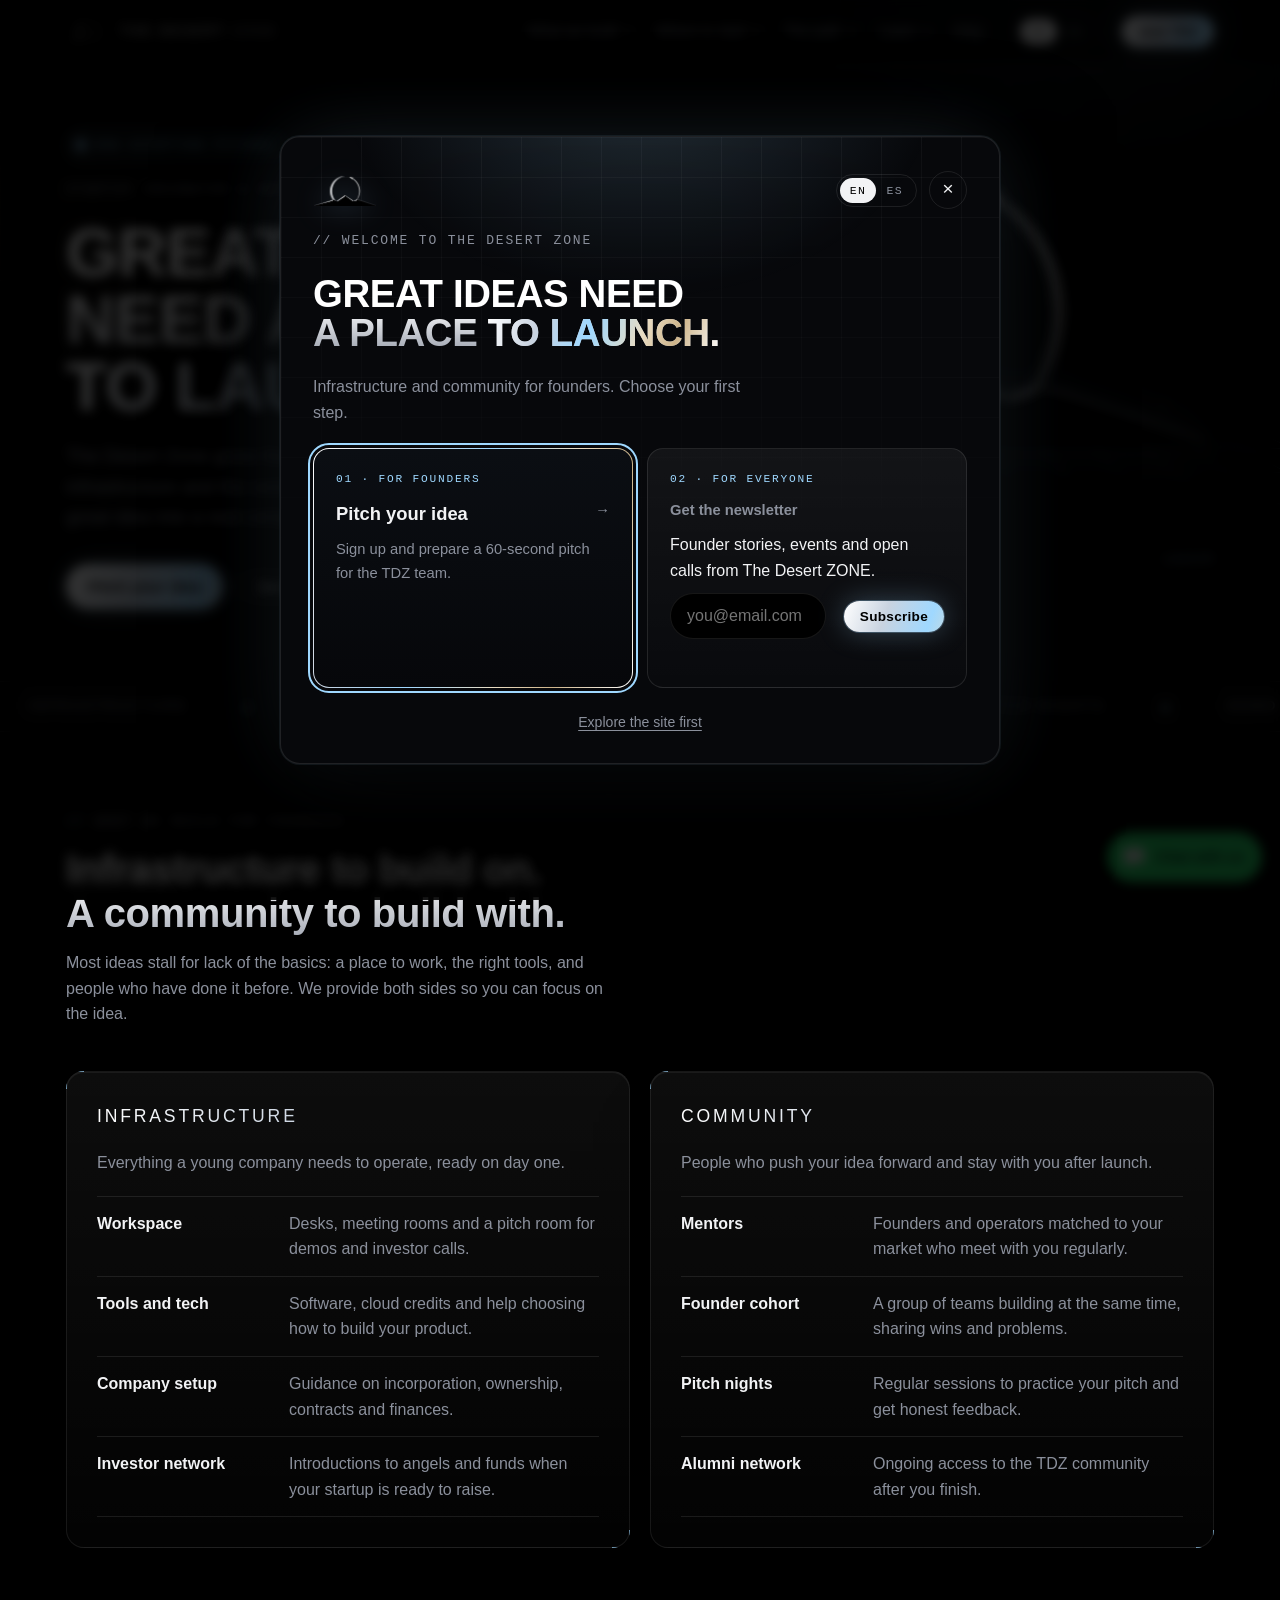
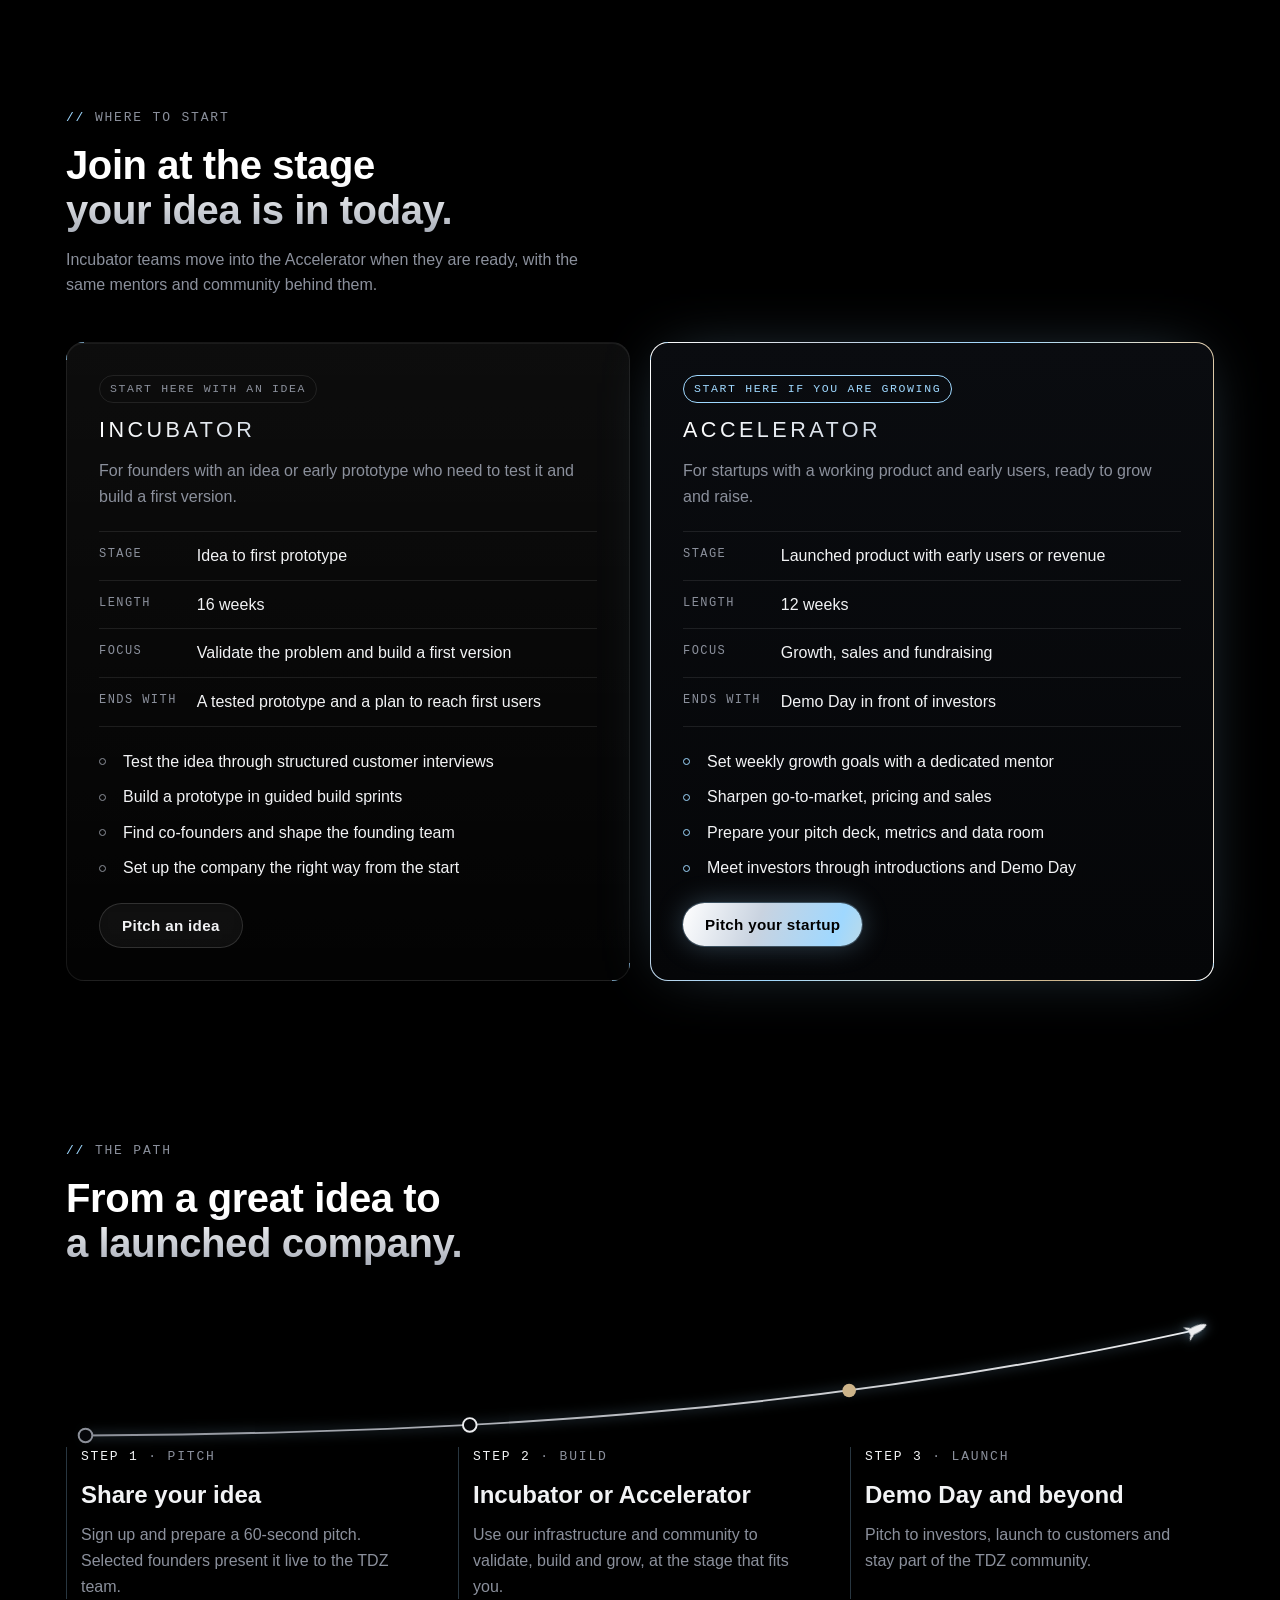
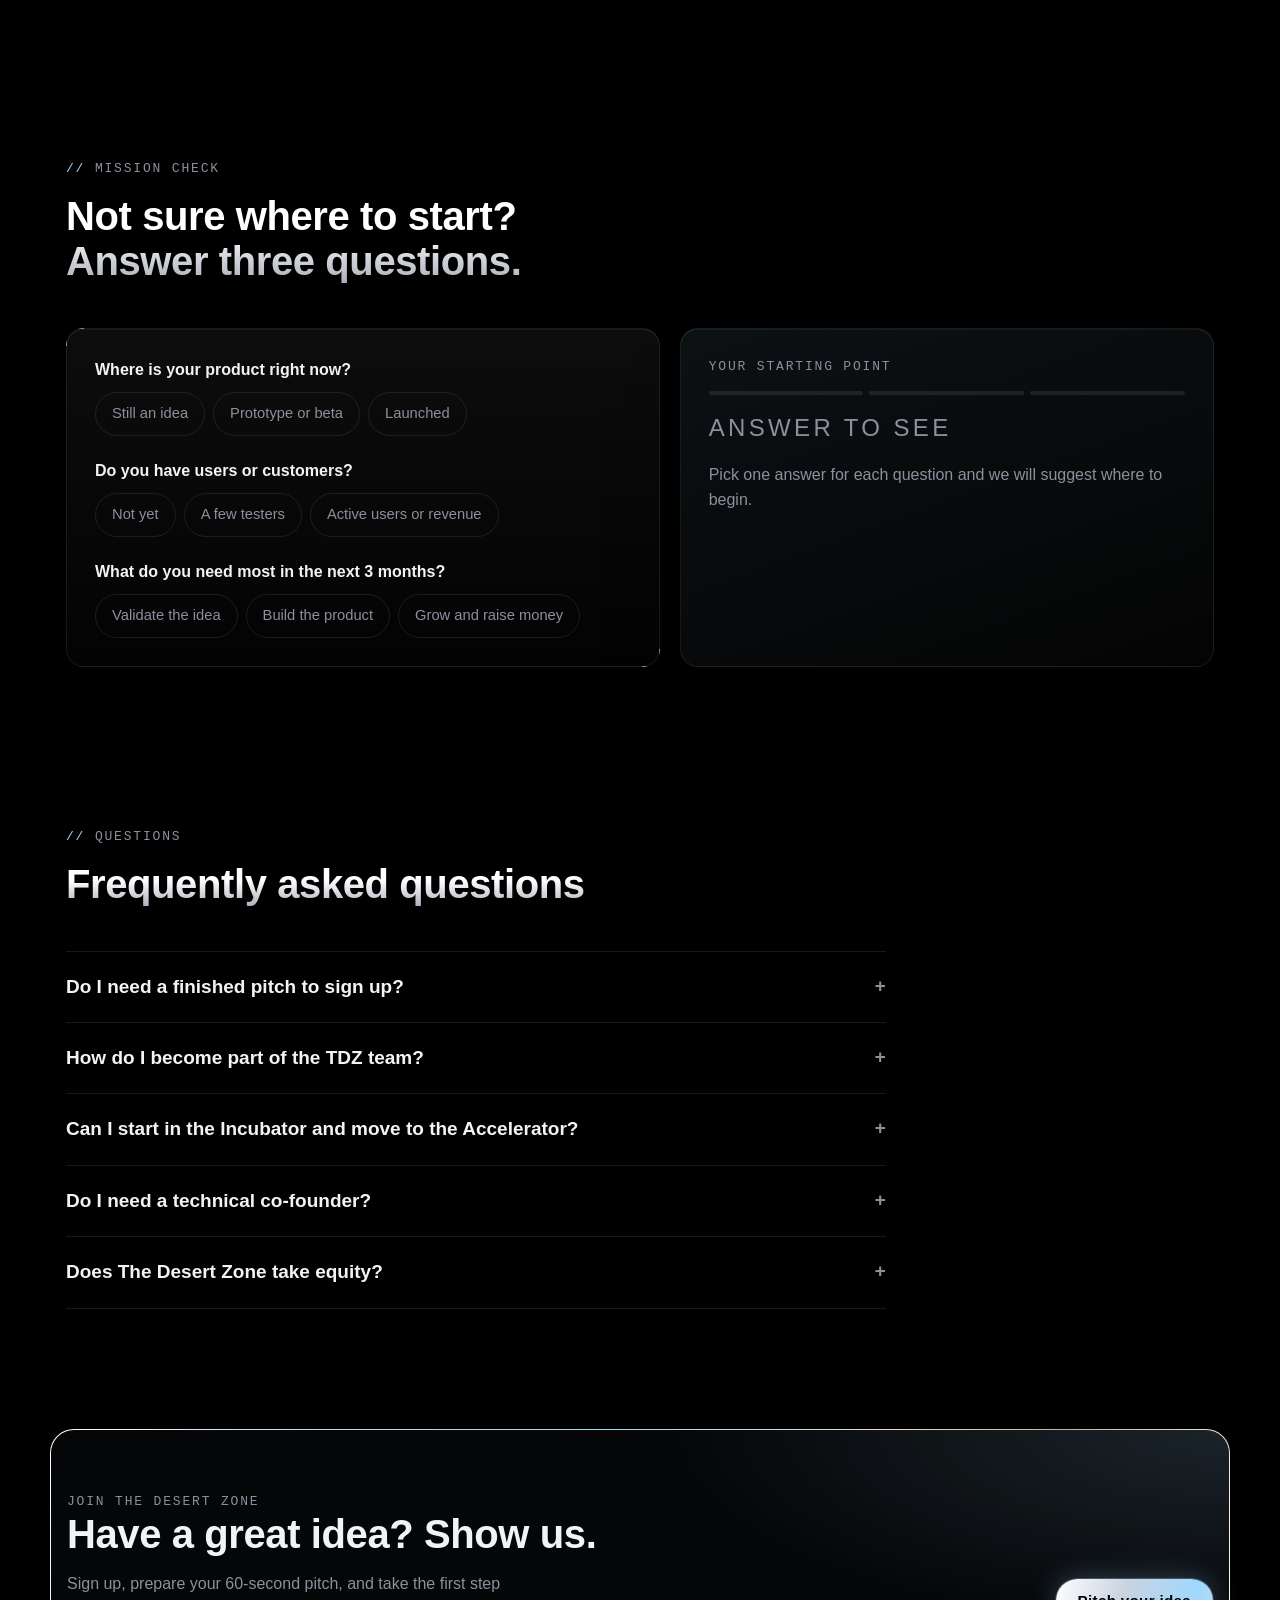
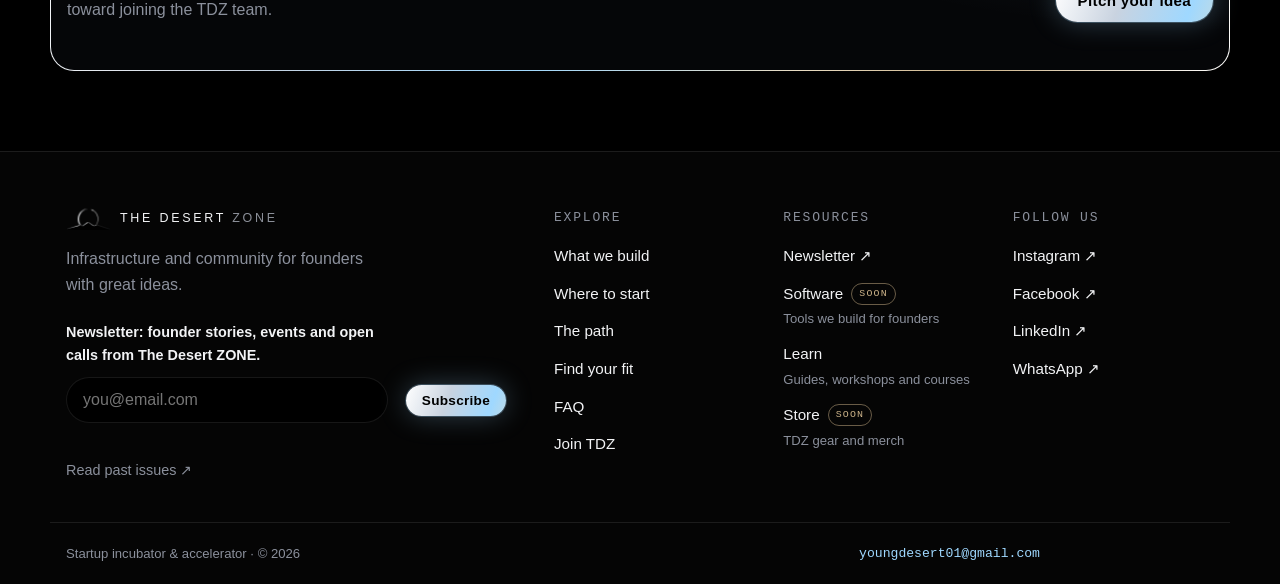
==== commit b8d48a29: "Add files via upload" ====
--- a/index.html
+++ b/index.html
@@ -363,13 +363,15 @@
   <div class="foot-brand">
     <a class="brand" href="#top" aria-label="The Desert Zone, home" data-aria="ariaHome" data-aria="ariaHome"><svg aria-hidden="true" viewBox="270 80 996 490"><use href="#dz-mark"></use></svg><span>THE DESERT <b>ZONE</b></span></a>
     <p data-i="f1">Infrastructure and community for founders with great ideas.</p>
-    <div class="news" id="news">
-      <p class="news-title" data-i="f2">Newsletter: founder stories, events and open calls from The Desert ZONE.</p>
+    <form class="news" id="news" novalidate>
+      <label class="news-title" for="news-email" data-i="f2">Newsletter: founder stories, events and open calls from The Desert ZONE.</label>
       <div class="news-row">
-        <a class="btn sm" id="newsSub" href="https://noticias.youngdesert.com/en/subscribe" target="_blank" rel="noopener" data-i="f3">Subscribe</a>
-        <a class="news-read" id="newsRead" href="https://noticias.youngdesert.com/en" target="_blank" rel="noopener" data-i="f22">Read past issues ↗</a>
+        <input id="news-email" type="email" autocomplete="email" placeholder="you@email.com" data-ph="phEmail">
+        <button class="btn sm" type="submit" data-i="f3">Subscribe</button>
       </div>
-    </div>
+      <p class="news-msg" id="newsMsg" aria-live="polite"></p>
+      <a class="news-read" id="newsRead" href="https://noticias.youngdesert.com/en" target="_blank" rel="noopener" data-i="f22">Read past issues ↗</a>
+    </form>
   </div>
   <nav class="foot-cols" aria-label="Footer" data-aria="ariaFooter">
     <div>
@@ -405,7 +407,7 @@
 </div>
 <div class="wrap foot-base">
   <span data-i="k116">Startup incubator &amp; accelerator · © 2026</span>
-  <span class="mail">hello@thedesertzone.com</span>
+  <span class="mail">youngdesert01@gmail.com</span>
 </div>
 </footer>
 <a class="wa-float" id="waFloat" href="https://wa.me/10000000000" target="_blank" rel="noopener" aria-label="Chat with us on WhatsApp" data-aria="ariaWa">
@@ -506,7 +508,7 @@
 <div class="f">
 <p class="label" data-i="k158">Send it to us</p>
 <p id="sendNote" data-i="s16" hidden>Press Send and your sign-up and pitch go straight to the TDZ team. We reply by email.</p>
-<div id="copyBlock"><p data-i="k159">Copy your sign-up and pitch and email it to <span class="mail">apply@thedesertzone.com</span>.</p>
+<div id="copyBlock"><p data-i="k159">Copy your sign-up and pitch and email it to <span class="mail">youngdesert01@gmail.com</span>.</p>
 <pre class="summary" id="summary"></pre></div>
 </div>
 </div>
@@ -533,11 +535,16 @@
       <b><span data-i="g5">Pitch your idea</span><span aria-hidden="true">→</span></b>
       <span data-i="g6">Sign up and prepare a 60-second pitch for the TDZ team.</span>
     </button>
-    <a class="choice" id="gateNews" href="https://noticias.youngdesert.com/en/subscribe" target="_blank" rel="noopener">
+    <div class="choice news-choice" id="gateNews">
       <span class="k" data-i="g7">02 · For everyone</span>
-      <b><span data-i="g8">Get the newsletter</span><span aria-hidden="true">↗</span></b>
+      <b><span data-i="g8">Get the newsletter</span></b>
       <span data-i="g9">Founder stories, events and open calls from The Desert ZONE.</span>
-    </a>
+      <form class="news-row gate-form" id="gateNewsForm" novalidate>
+        <input id="gate-email" type="email" autocomplete="email" placeholder="you@email.com" data-ph="phEmail" aria-label="Email" data-aria="ariaEmail">
+        <button class="btn sm" type="submit" data-i="f3">Subscribe</button>
+      </form>
+      <p class="news-msg" id="gateNewsMsg" aria-live="polite"></p>
+    </div>
   </div>
   <button class="later" type="button" id="gateLater" data-i="g10">Explore the site first</button>
 </div>
--- a/assets/css/styles.css
+++ b/assets/css/styles.css
@@ -0,0 +1,454 @@
+/* Base reset */
+*, *::before, *::after { box-sizing: border-box; }
+html { -webkit-text-size-adjust: 100%; }
+:root { padding-top: env(safe-area-inset-top, 0px); padding-bottom: env(safe-area-inset-bottom, 0px); }
+body { margin: 0; }
+img, svg { max-width: 100%; }
+[hidden] { display: none !important; }
+/* Layout: launch-pad site. Split hero (thesis left, logo on a live night sky right), two track
+   spec sheets, a launch-path arc echoing the rocket trail, a mission-check quiz, then the application. */
+:root {
+  --void: #06070A;        /* page ground: blue-leaning black, the logo's sky */
+  --panel: #0D0F14;       /* raised surfaces */
+  --line: #232731;        /* hairlines */
+  --fg: #ECEDEF;          /* primary text */
+  --muted: #959AA6;       /* secondary text */
+  --silver-hi: #E6E7EA;
+  --silver-lo: #8C9099;
+  --sand: #CDB48A;        /* desert accent, used sparingly */
+  --sand-ink: #1A1408;
+  --wa: #25D366;          /* chat button */
+  --wa-ink: #06301A;
+  --display: "Michroma", "Eurostile", "Arial Black", sans-serif;
+  --body: "Archivo", "Helvetica Neue", Arial, sans-serif;
+  --mono: "IBM Plex Mono", ui-monospace, "SFMono-Regular", Menlo, monospace;
+  --step--1: .8125rem; --step-0: 1rem; --step-1: 1.1875rem; --step-2: 1.5rem;
+  --step-3: clamp(1.75rem, 1.2rem + 2vw, 2.5rem); --step-4: clamp(2.25rem, 1.3rem + 4vw, 4.25rem);
+  color-scheme: dark;
+}
+* { box-sizing: border-box; }
+html { scroll-behavior: smooth; }
+body { background: var(--void); color: var(--fg); font-family: var(--body); font-size: var(--step-0); line-height: 1.6; font-variation-settings: "wdth" 100; }
+body::before { content: ""; position: fixed; inset: 0 0 auto; height: env(safe-area-inset-top, 0px); z-index: 10; background: var(--void); }
+a { color: inherit; }
+:focus-visible { outline: 2px solid var(--sand); outline-offset: 3px; border-radius: 2px; }
+.wrap { max-width: 1180px; margin: 0 auto; padding-left: max(16px, env(safe-area-inset-left, 0px)); padding-right: max(16px, env(safe-area-inset-right, 0px)); }
+.label { font-family: var(--mono); font-size: var(--step--1); letter-spacing: .14em; text-transform: uppercase; color: var(--muted); }
+h1, h2, h3 { text-wrap: balance; margin: 0; }
+h2 { font-family: var(--body); font-variation-settings: "wdth" 118; font-weight: 650; font-size: var(--step-3); line-height: 1.12; letter-spacing: -.01em; }
+p { margin: 0; }
+section { scroll-margin-top: 72px; }
+
+/* Header */
+.top { position: sticky; top: env(safe-area-inset-top, 0px); z-index: 20; background: color-mix(in srgb, var(--void) 86%, transparent); backdrop-filter: blur(10px); border-bottom: 1px solid var(--line); }
+.top .wrap { display: flex; align-items: center; gap: 24px; padding-block: 12px; }
+.brand { display: flex; align-items: center; gap: 10px; text-decoration: none; }
+.brand svg { width: 44px; height: auto; flex: none; }
+.brand span { font-family: var(--display); font-size: .78rem; letter-spacing: .22em; white-space: nowrap; }
+.brand b { font-weight: 400; color: var(--silver-lo); }
+.nav { display: flex; gap: 22px; margin-left: auto; }
+.nav a { text-decoration: none; font-size: .9rem; color: var(--muted); }
+.nav a:hover { color: var(--fg); }
+.btn { display: inline-flex; align-items: center; gap: 10px; border: 1px solid var(--fg); background: var(--fg); color: var(--void); font: 600 .95rem var(--body); font-variation-settings: "wdth" 110; letter-spacing: .02em; padding: 13px 22px; border-radius: 999px; text-decoration: none; cursor: pointer; transition: transform .15s, background .15s; }
+.btn:hover { transform: translateY(-1px); }
+.btn.ghost { background: transparent; color: var(--fg); border-color: var(--line); }
+.btn.ghost:hover { border-color: var(--fg); }
+.btn.sm { padding: 8px 16px; font-size: .85rem; }
+@media (max-width: 760px) { .nav { display: none; } .top .btn { margin-left: auto; } .top .brand span { display: none; } }
+
+/* Hero */
+.hero { overflow: hidden; }
+.hero .wrap { display: grid; grid-template-columns: minmax(0, 1fr) minmax(0, 1.05fr); gap: 40px; align-items: center; padding-block: 64px 72px; }
+.hero h1 { font-family: var(--body); font-variation-settings: "wdth" 120; font-weight: 700; font-size: var(--step-4); line-height: 1.02; letter-spacing: -.02em; margin-top: 18px; }
+.hero h1 em { font-style: normal; background: linear-gradient(180deg, var(--silver-hi), var(--silver-lo)); -webkit-background-clip: text; background-clip: text; color: transparent; }
+.hero .lede { color: var(--muted); font-size: var(--step-1); max-width: 34ch; margin-top: 22px; }
+.hero .ctas { display: flex; flex-wrap: wrap; gap: 12px; margin-top: 32px; }
+.sky { position: relative; aspect-ratio: 940 / 600; max-width: 100%; }
+.sky canvas { position: absolute; inset: -8% -6%; width: 112%; height: 116%; }
+.sky svg { position: relative; width: 100%; height: auto; display: block; }
+.coords { display: flex; justify-content: space-between; gap: 12px; margin-top: 8px; font-family: var(--mono); font-size: .72rem; letter-spacing: .12em; color: var(--muted); }
+@media (max-width: 860px) { .hero .wrap { grid-template-columns: minmax(0, 1fr); padding-block: 40px 56px; } .sky { order: -1; max-width: 520px; margin: 0 auto; width: 100%; } }
+
+/* logo load sequence */
+.moon-rise { animation: rise 1.6s cubic-bezier(.2,.7,.2,1) .2s both; }
+.ridge-in { animation: ridge 1s ease-out both; transform-origin: 768px 420px; }
+.orbit { animation: orbit 1.5s cubic-bezier(.35,.1,.25,1) 1.1s both; transform-origin: 768px 330px; }
+@keyframes orbit { from { transform: rotate(125deg); } to { transform: none; } }
+.rocket-fly { animation: fly 1.2s cubic-bezier(.4,0,.2,1) 1.2s both; }
+@keyframes rise { from { transform: translateY(140px); } to { transform: none; } }
+@keyframes ridge { from { transform: scaleX(.2); opacity: .2; } to { transform: none; opacity: 1; } }
+@keyframes fly { from { transform: translate(-120px, 110px); opacity: 0; } 30% { opacity: 1; } to { transform: none; opacity: 1; } }
+
+/* Tracks */
+.band { border-top: 1px solid var(--line); }
+.band > .wrap { padding-block: 80px; }
+.head { display: grid; gap: 14px; max-width: 62ch; margin-bottom: 44px; }
+.head p { color: var(--muted); }
+.tracks { display: grid; grid-template-columns: repeat(2, minmax(0, 1fr)); gap: 20px; }
+.track { border: 1px solid var(--line); border-radius: 18px; padding: 32px; display: grid; gap: 22px; align-content: start; background: linear-gradient(180deg, var(--panel), var(--void)); }
+.track.acc { border-color: color-mix(in srgb, var(--sand) 45%, var(--line)); }
+.track header { display: grid; gap: 10px; }
+.track h3 { font-family: var(--display); font-weight: 400; font-size: 1.35rem; letter-spacing: .16em; text-transform: uppercase; }
+.track .for { color: var(--muted); }
+.tag { justify-self: start; font-family: var(--mono); font-size: .72rem; letter-spacing: .14em; text-transform: uppercase; padding: 4px 10px; border-radius: 999px; border: 1px solid var(--line); color: var(--muted); }
+.acc .tag { border-color: var(--sand); color: var(--sand); }
+.spec { display: grid; grid-template-columns: auto minmax(0, 1fr); margin: 0; border-top: 1px solid var(--line); }
+.spec dt, .spec dd { padding: 11px 0; border-bottom: 1px solid var(--line); margin: 0; }
+.spec dt { font-family: var(--mono); font-size: .75rem; letter-spacing: .12em; text-transform: uppercase; color: var(--muted); padding-right: 20px; padding-top: 13px; }
+.track ul { margin: 0; padding: 0; list-style: none; display: grid; gap: 10px; }
+.track li { display: grid; grid-template-columns: 14px minmax(0, 1fr); gap: 10px; }
+.track li::before { content: ""; width: 7px; height: 7px; margin-top: .6em; border-radius: 50%; border: 1.5px solid var(--silver-lo); }
+.acc li::before { border-color: var(--sand); }
+.track .btn { justify-self: start; }
+@media (max-width: 860px) { .tracks { grid-template-columns: minmax(0, 1fr); } .track { padding: 24px; } }
+
+/* Launch path */
+.path { position: relative; }
+.path svg.arc { width: 100%; height: auto; display: block; overflow: visible; }
+.stages { display: grid; grid-template-columns: repeat(3, minmax(0, 1fr)); gap: 28px; margin-top: -8px; }
+.stage { display: grid; gap: 8px; align-content: start; }
+.stage .label b { color: var(--fg); font-weight: 500; }
+.stage h3 { font-family: var(--body); font-variation-settings: "wdth" 115; font-weight: 650; font-size: var(--step-2); }
+.stage p { color: var(--muted); max-width: 36ch; }
+@media (max-width: 760px) { .path svg.arc { display: none; } .stages { grid-template-columns: minmax(0, 1fr); gap: 28px; border-left: 1px solid var(--line); padding-left: 20px; } }
+
+/* Quiz */
+.quiz { display: grid; grid-template-columns: minmax(0, 1fr) minmax(0, .9fr); gap: 20px; }
+.q { border: 1px solid var(--line); border-radius: 18px; padding: 28px; display: grid; gap: 22px; }
+.q fieldset { border: 0; padding: 0; margin: 0; display: grid; gap: 10px; }
+.q legend { font-weight: 600; margin-bottom: 10px; padding: 0; }
+.opts { display: flex; flex-wrap: wrap; gap: 8px; }
+.opts label { cursor: pointer; }
+.opts input { position: absolute; opacity: 0; pointer-events: none; }
+.opts span { display: inline-block; padding: 9px 16px; border: 1px solid var(--line); border-radius: 999px; font-size: .92rem; color: var(--muted); transition: border-color .15s, color .15s, background .15s; }
+.opts input:checked + span { border-color: var(--fg); color: var(--void); background: var(--fg); }
+.opts input:focus-visible + span { outline: 2px solid var(--sand); outline-offset: 2px; }
+.result { border-radius: 18px; padding: 28px; display: grid; gap: 14px; align-content: start; background: var(--panel); border: 1px solid var(--line); }
+.result .big { font-family: var(--display); font-size: 1.5rem; letter-spacing: .14em; text-transform: uppercase; }
+.result.go-acc .big { color: var(--sand); }
+.result p { color: var(--muted); }
+.meter { display: flex; gap: 6px; }
+.meter i { flex: 1; height: 4px; border-radius: 2px; background: var(--line); }
+.meter i.on { background: var(--fg); }
+@media (max-width: 860px) { .quiz { grid-template-columns: minmax(0, 1fr); } }
+
+/* Support grid */
+.kit { display: grid; grid-template-columns: repeat(3, minmax(0, 1fr)); border-top: 1px solid var(--line); border-left: 1px solid var(--line); }
+.kit div { padding: 26px 24px; border-right: 1px solid var(--line); border-bottom: 1px solid var(--line); display: grid; gap: 8px; align-content: start; }
+.kit h3 { font-size: var(--step-1); font-weight: 650; font-variation-settings: "wdth" 112; }
+.kit p { color: var(--muted); font-size: .95rem; }
+.kit .label { font-size: .7rem; }
+@media (max-width: 860px) { .kit { grid-template-columns: repeat(2, minmax(0, 1fr)); } }
+@media (max-width: 520px) { .kit { grid-template-columns: minmax(0, 1fr); } }
+
+/* FAQ */
+.faq { display: grid; max-width: 820px; border-top: 1px solid var(--line); }
+.faq details { border-bottom: 1px solid var(--line); }
+.faq summary { cursor: pointer; list-style: none; display: flex; justify-content: space-between; gap: 20px; padding: 20px 0; font-weight: 600; font-size: var(--step-1); }
+.faq summary::-webkit-details-marker { display: none; }
+.faq summary::after { content: "+"; font-family: var(--mono); color: var(--muted); transition: transform .2s; }
+.faq details[open] summary::after { transform: rotate(45deg); }
+.faq details p { color: var(--muted); padding-bottom: 22px; max-width: 65ch; }
+
+/* Build + community */
+.pillars { display: grid; grid-template-columns: repeat(2, minmax(0, 1fr)); gap: 20px; }
+.pillar { border: 1px solid var(--line); border-radius: 18px; padding: 30px; display: grid; gap: 20px; align-content: start; }
+.pillar h3 { font-family: var(--display); font-weight: 400; font-size: 1.1rem; letter-spacing: .16em; text-transform: uppercase; }
+.pillar > p { color: var(--muted); }
+.pillar dl { margin: 0; display: grid; border-top: 1px solid var(--line); }
+.pillar dl div { display: grid; grid-template-columns: minmax(0, 11rem) minmax(0, 1fr); gap: 16px; padding: 14px 0; border-bottom: 1px solid var(--line); }
+.pillar dt { font-weight: 600; }
+.pillar dd { margin: 0; color: var(--muted); }
+@media (max-width: 860px) { .pillars { grid-template-columns: minmax(0, 1fr); } .pillar { padding: 24px; } }
+@media (max-width: 520px) { .pillar dl div { grid-template-columns: minmax(0, 1fr); gap: 4px; } }
+
+/* Closing call */
+.launch .wrap { display: grid; grid-template-columns: minmax(0, 1fr) auto; gap: 28px; align-items: end; }
+.launch p { color: var(--muted); max-width: 52ch; margin-top: 14px; }
+@media (max-width: 760px) { .launch .wrap { grid-template-columns: minmax(0, 1fr); } }
+
+/* Modal */
+dialog { width: min(760px, calc(100% - 32px)); max-height: calc(100% - 48px); padding: 0; border: 1px solid var(--line); border-radius: 20px; background: var(--panel); color: var(--fg); overflow: hidden; }
+dialog::backdrop { background: rgba(3, 4, 7, .78); backdrop-filter: blur(4px); }
+dialog[open] { display: flex; flex-direction: column; animation: pop .25s ease-out; }
+@keyframes pop { from { transform: translateY(12px); opacity: .4; } to { transform: none; opacity: 1; } }
+.m-head { display: grid; gap: 14px; padding: 22px 26px 18px; border-bottom: 1px solid var(--line); }
+.m-top { display: flex; align-items: center; gap: 12px; }
+.m-top svg { width: 40px; flex: none; }
+.m-top h2 { font-family: var(--display); font-weight: 400; font-size: .95rem; letter-spacing: .16em; text-transform: uppercase; }
+.x { margin-left: auto; width: 38px; height: 38px; border-radius: 50%; border: 1px solid var(--line); background: transparent; color: var(--fg); font: 400 1.2rem var(--mono); cursor: pointer; flex: none; }
+.x:hover { border-color: var(--fg); }
+.steps { display: grid; grid-template-columns: repeat(3, minmax(0, 1fr)); gap: 8px; margin: 0; padding: 0; list-style: none; }
+.steps li { display: grid; gap: 6px; font-family: var(--mono); font-size: .7rem; letter-spacing: .12em; text-transform: uppercase; color: var(--muted); }
+.steps li::before { content: ""; height: 3px; border-radius: 2px; background: var(--line); }
+.steps li.on { color: var(--fg); }
+.steps li.on::before { background: var(--fg); }
+.steps li.now::before { background: var(--sand); }
+.m-body { overflow-y: auto; padding: 24px 26px; display: grid; gap: 18px; align-content: start; }
+.m-body > p.intro { color: var(--muted); }
+.m-foot { display: flex; flex-wrap: wrap; gap: 10px; align-items: center; padding: 16px 26px; border-top: 1px solid var(--line); }
+.m-foot .spacer { margin-left: auto; }
+.row { display: grid; grid-template-columns: 1fr 1fr; gap: 16px; }
+.f { display: grid; gap: 7px; min-width: 0; }
+.f label, .f legend { font-size: .88rem; font-weight: 600; padding: 0; }
+.f small { color: var(--muted); font-weight: 400; font-size: .82rem; }
+.f input, .f select, .f textarea { width: 100%; font: inherit; color: var(--fg); background: var(--void); border: 1px solid var(--line); border-radius: 10px; padding: 11px 13px; }
+.f textarea { min-height: 78px; resize: vertical; }
+.f input:focus, .f select:focus, .f textarea:focus { outline: none; border-color: var(--sand); }
+.f input[aria-invalid="true"], .f textarea[aria-invalid="true"] { border-color: #E59A8A; }
+fieldset.f { border: 0; margin: 0; padding: 0; }
+.seg { display: grid; grid-template-columns: 1fr 1fr; padding: 4px; border: 1px solid var(--line); border-radius: 999px; background: var(--void); }
+.seg input, .chips input { position: absolute; opacity: 0; pointer-events: none; }
+.seg label { text-align: center; padding: 10px; border-radius: 999px; cursor: pointer; font-family: var(--display); font-weight: 400; font-size: .72rem; letter-spacing: .16em; text-transform: uppercase; color: var(--muted); }
+.seg input:checked + label { background: var(--fg); color: var(--void); }
+.seg input:focus-visible + label, .chips input:focus-visible + span { outline: 2px solid var(--sand); outline-offset: 2px; }
+.chips { display: flex; flex-wrap: wrap; gap: 8px; }
+.chips label { cursor: pointer; font-weight: 400; }
+.chips span { display: inline-block; padding: 8px 14px; border: 1px solid var(--line); border-radius: 999px; font-size: .88rem; color: var(--muted); }
+.chips input:checked + span { border-color: var(--sand); color: var(--sand); }
+.err { color: #E59A8A; font-size: .85rem; }
+.pitch { display: grid; gap: 12px; border: 1px solid var(--line); border-radius: 14px; padding: 18px; background: var(--void); }
+.pitch .txt { font-size: 1.02rem; line-height: 1.65; }
+.pitch .txt:empty::before { content: "Your pitch builds here as you fill in the fields."; color: var(--muted); }
+.clock { display: flex; flex-wrap: wrap; gap: 8px 16px; align-items: center; font-family: var(--mono); font-size: .78rem; color: var(--muted); }
+.track-bar { position: relative; flex: 1 1 180px; height: 6px; border-radius: 3px; background: var(--line); }
+.track-bar .zone { position: absolute; top: 0; bottom: 0; left: 50%; width: 33.3%; background: color-mix(in srgb, var(--sand) 35%, transparent); border-radius: 3px; }
+.track-bar .fill { position: absolute; left: 0; top: 0; bottom: 0; border-radius: 3px; background: var(--fg); max-width: 100%; transition: width .2s; }
+.clock .verdict { color: var(--fg); }
+.check { display: grid; gap: 8px; margin: 0; padding: 0; list-style: none; }
+.check li { display: grid; grid-template-columns: 20px minmax(0, 1fr); gap: 10px; color: var(--muted); }
+.check li::before { content: "○"; font-family: var(--mono); }
+.check li.ok { color: var(--fg); }
+.check li.ok::before { content: "●"; color: var(--sand); }
+.next { display: grid; grid-template-columns: repeat(3, minmax(0, 1fr)); gap: 12px; }
+.next div { border: 1px solid var(--line); border-radius: 12px; padding: 14px; display: grid; gap: 6px; align-content: start; }
+.next b { font-weight: 600; }
+.next p { color: var(--muted); font-size: .88rem; }
+.summary { white-space: pre-wrap; font-family: var(--mono); font-size: .8rem; background: var(--void); border: 1px solid var(--line); border-radius: 10px; padding: 14px; margin: 0; max-height: 220px; overflow: auto; }
+.mail { font-family: var(--mono); user-select: all; color: var(--sand); }
+@media (max-width: 600px) {
+  dialog { width: 100%; max-width: 100%; height: 100%; max-height: 100%; border-radius: 0; border: 0; }
+  .m-head { padding: calc(16px + env(safe-area-inset-top, 0px)) max(16px, env(safe-area-inset-right, 0px)) 14px max(16px, env(safe-area-inset-left, 0px)); }
+  .m-body { padding: 20px max(16px, env(safe-area-inset-right, 0px)) 20px max(16px, env(safe-area-inset-left, 0px)); }
+  .m-foot { padding: 14px max(16px, env(safe-area-inset-right, 0px)) calc(14px + env(safe-area-inset-bottom, 0px)) max(16px, env(safe-area-inset-left, 0px)); }
+  .row, .next { grid-template-columns: minmax(0, 1fr); }
+}
+
+.hp { position: absolute; left: -9999px; width: 1px; height: 1px; overflow: hidden; }
+.foot { border-top: 1px solid var(--line); background: var(--panel); }
+.foot-main { display: grid; grid-template-columns: minmax(0, 1fr) minmax(0, 1.5fr); gap: 48px; padding-block: 56px 40px; }
+.foot-brand { display: grid; grid-template-columns: minmax(0, 1fr); gap: 16px; align-content: start; min-width: 0; }
+.foot-brand > p { color: var(--muted); max-width: 34ch; }
+.news { display: grid; grid-template-columns: minmax(0, 1fr); gap: 10px; margin-top: 8px; }
+.news-title { font-size: .9rem; font-weight: 600; max-width: 40ch; }
+.news-read { color: var(--muted); font-size: .9rem; text-decoration: none; }
+.news-read:hover { color: var(--sand); }
+.news-row { display: flex; flex-wrap: wrap; align-items: center; gap: 10px 18px; }
+.news-row input { flex: 1; min-width: 0; font: inherit; color: var(--fg); background: var(--void); border: 1px solid var(--line); border-radius: 999px; padding: 9px 16px; }
+.news-row input:focus { outline: none; border-color: var(--sand); }
+.news-msg { font-size: .85rem; color: var(--muted); min-height: 1.2em; }
+.foot-cols { display: grid; grid-template-columns: repeat(3, minmax(0, 1fr)); gap: 28px; }
+.foot-cols ul { list-style: none; margin: 14px 0 0; padding: 0; display: grid; gap: 12px; }
+.foot-cols a, .linkish { color: var(--fg); text-decoration: none; font: inherit; font-size: .95rem; background: none; border: 0; padding: 0; cursor: pointer; text-align: left; }
+.foot-cols a:hover, .linkish:hover { color: var(--sand); }
+.foot-cols li small { display: block; color: var(--muted); font-size: .82rem; margin-top: 2px; }
+.soon-item { display: inline-flex; align-items: center; gap: 8px; font-size: .95rem; }
+.soon { font-style: normal; font-family: var(--mono); font-size: .62rem; letter-spacing: .12em; text-transform: uppercase; color: var(--sand); border: 1px solid color-mix(in srgb, var(--sand) 50%, transparent); border-radius: 999px; padding: 2px 7px; }
+.foot-base { display: flex; flex-wrap: wrap; justify-content: space-between; gap: 12px; padding-block: 20px calc(20px + env(safe-area-inset-bottom, 0px)); border-top: 1px solid var(--line); color: var(--muted); font-size: .82rem; }
+@media (max-width: 860px) { .foot-main { grid-template-columns: minmax(0, 1fr); gap: 36px; } }
+@media (max-width: 520px) { .foot-cols { grid-template-columns: repeat(2, minmax(0, 1fr)); } .foot-cols > div:first-child { grid-column: 1 / -1; } }
+
+/* WhatsApp chat button */
+.wa-float { position: fixed; z-index: 30; right: calc(18px + env(safe-area-inset-right, 0px)); bottom: calc(18px + env(safe-area-inset-bottom, 0px)); display: inline-flex; align-items: center; gap: 10px; padding: 12px 18px 12px 14px; border-radius: 999px; background: var(--wa); color: var(--wa-ink); font: 650 .92rem var(--body); text-decoration: none; box-shadow: 0 10px 30px rgba(0, 0, 0, .45); transition: transform .15s; }
+.wa-float:hover { transform: translateY(-2px); }
+.wa-float svg { width: 26px; height: 26px; flex: none; color: #fff; }
+@media (max-width: 600px) { .wa-float { padding: 14px; } .wa-float span { position: absolute; width: 1px; height: 1px; overflow: hidden; clip: rect(0 0 0 0); } }
+.foot-base { padding-right: max(190px, env(safe-area-inset-right, 0px)) !important; }
+@media (max-width: 600px) { .foot-base { padding-right: max(96px, env(safe-area-inset-right, 0px)) !important; } }
+@media (max-width: 600px) { .foot-base { padding-bottom: calc(84px + env(safe-area-inset-bottom, 0px)) !important; } }
+
+@media (prefers-reduced-motion: reduce) {
+  html { scroll-behavior: auto; }
+  .moon-rise, .ridge-in, .rocket-fly, .orbit, dialog[open] { animation: none; }
+}
+
+/* ===== Futurist layer: pure black, chrome-iridescent accents, glass panels, HUD details ===== */
+:root {
+  --void: #000000;
+  --panel: rgba(255, 255, 255, .035);
+  --line: rgba(255, 255, 255, .09);
+  --fg: #F2F3F5;
+  --muted: #8B909C;
+  --ice: #9FD8FF;          /* cold chrome highlight */
+  --solid: #07080B;        /* opaque surface for dialogs */
+  --holo: linear-gradient(110deg, #FFFFFF 0%, #C9D3E0 22%, #9FD8FF 44%, #E9DCC2 66%, #CDB48A 80%, #FFFFFF 100%);
+  --glow: 0 0 0 1px rgba(159, 216, 255, .25), 0 0 28px rgba(159, 216, 255, .28);
+}
+body { background: var(--void); }
+body::after {
+  content: ""; position: fixed; inset: 0; z-index: -1; pointer-events: none;
+  background:
+    radial-gradient(55% 45% at 85% -5%, rgba(159, 216, 255, .13), transparent 60%),
+    radial-gradient(45% 40% at -5% 35%, rgba(205, 180, 138, .09), transparent 60%),
+    linear-gradient(rgba(255, 255, 255, .035) 1px, transparent 1px) 0 0 / 56px 56px,
+    linear-gradient(90deg, rgba(255, 255, 255, .035) 1px, transparent 1px) 0 0 / 56px 56px;
+  -webkit-mask-image: radial-gradient(ellipse 90% 70% at 50% 0%, #000 35%, transparent 85%);
+  mask-image: radial-gradient(ellipse 90% 70% at 50% 0%, #000 35%, transparent 85%);
+}
+::selection { background: rgba(159, 216, 255, .35); color: #fff; }
+
+/* header */
+.top { background: rgba(0, 0, 0, .62); backdrop-filter: blur(14px) saturate(140%); -webkit-backdrop-filter: blur(14px) saturate(140%); border-bottom: 1px solid transparent; border-image: linear-gradient(90deg, transparent, rgba(159, 216, 255, .35), rgba(205, 180, 138, .35), transparent) 1; }
+body::before { background: #000; }
+
+/* buttons */
+.btn { background: var(--holo); background-size: 200% 100%; border: 0; color: #000; box-shadow: var(--glow); transition: transform .15s, box-shadow .2s, background-position .6s; }
+.btn:hover { transform: translateY(-1px); background-position: 100% 0; box-shadow: 0 0 0 1px rgba(159, 216, 255, .45), 0 0 40px rgba(159, 216, 255, .45); }
+.btn.ghost { background: rgba(255, 255, 255, .04); color: var(--fg); border: 1px solid rgba(255, 255, 255, .14); box-shadow: none; backdrop-filter: blur(8px); }
+.btn.ghost:hover { border-color: rgba(159, 216, 255, .6); box-shadow: 0 0 24px rgba(159, 216, 255, .18); }
+.btn:disabled { opacity: .6; cursor: default; transform: none; }
+
+/* hero */
+.status { display: inline-flex; align-items: center; gap: 10px; padding: 7px 14px 7px 10px; border-radius: 999px; border: 1px solid rgba(159, 216, 255, .28); background: rgba(159, 216, 255, .06); font-family: var(--mono); font-size: .72rem; letter-spacing: .14em; text-transform: uppercase; color: var(--ice); }
+.status i { width: 8px; height: 8px; border-radius: 50%; background: var(--ice); box-shadow: 0 0 10px var(--ice); animation: pulse 2s ease-in-out infinite; }
+@keyframes pulse { 50% { opacity: .35; transform: scale(.8); } }
+.hero .label { margin-top: 18px; }
+.hero h1 { text-transform: uppercase; font-variation-settings: "wdth" 125; font-weight: 800; letter-spacing: -.015em; line-height: .98; background: linear-gradient(180deg, #FFFFFF 30%, #9EA4B0 100%); -webkit-background-clip: text; background-clip: text; color: transparent; }
+.hero h1 em { background: var(--holo); background-size: 200% 100%; -webkit-background-clip: text; background-clip: text; color: transparent; animation: sheen 8s linear infinite; }
+@keyframes sheen { to { background-position: -200% 0; } }
+.sky::after { content: ""; position: absolute; left: -25%; right: -25%; bottom: -18%; height: 46%; z-index: 0; pointer-events: none;
+  background-image: linear-gradient(rgba(159, 216, 255, .5) 1px, transparent 1px), linear-gradient(90deg, rgba(159, 216, 255, .5) 1px, transparent 1px);
+  background-size: 44px 44px; transform: perspective(380px) rotateX(68deg); transform-origin: 50% 0;
+  -webkit-mask-image: linear-gradient(to bottom, transparent, #000 25%, transparent 92%); mask-image: linear-gradient(to bottom, transparent, #000 25%, transparent 92%);
+  animation: travel 3.5s linear infinite; opacity: .55; }
+@keyframes travel { to { background-position: 0 44px, 0 0; } }
+.sky svg { z-index: 1; filter: drop-shadow(0 0 24px rgba(159, 216, 255, .18)); }
+.coords { border-top: 1px solid var(--line); padding-top: 10px; color: var(--ice); opacity: .8; }
+
+/* ticker */
+.ticker { border-block: 1px solid var(--line); background: rgba(255, 255, 255, .015); overflow: hidden; }
+.ticker-track { display: flex; width: max-content; animation: tick 40s linear infinite; }
+.ticker ul { display: flex; gap: 0; margin: 0; padding: 14px 0; list-style: none; }
+.ticker li { font-family: var(--display); font-size: .8rem; letter-spacing: .24em; text-transform: uppercase; color: var(--muted); white-space: nowrap; padding: 0 28px; }
+.ticker li::after { content: "◆"; margin-left: 56px; font-size: .55rem; color: var(--ice); vertical-align: middle; }
+@keyframes tick { to { transform: translateX(-50%); } }
+
+/* sections */
+.band { border-top: 0; position: relative; }
+.head .label::before { content: "// "; color: var(--ice); }
+h2 { background: linear-gradient(180deg, #FFFFFF 40%, #A9AEB9 100%); -webkit-background-clip: text; background-clip: text; color: transparent; }
+dialog h2, .launch h2 { background: none; color: var(--fg); }
+
+/* glass panels with HUD corners */
+.pillar, .track, .q, .result, .faq details, .next div, .stage { position: relative; }
+.pillar, .track, .q, .result { background: linear-gradient(180deg, rgba(255, 255, 255, .05), rgba(255, 255, 255, .012)); border: 1px solid rgba(255, 255, 255, .08); backdrop-filter: blur(10px); -webkit-backdrop-filter: blur(10px); box-shadow: inset 0 1px 0 rgba(255, 255, 255, .06), 0 40px 80px -40px rgba(0, 0, 0, .9); }
+.pillar::before, .track::before, .q::before { content: ""; position: absolute; inset: -1px; border-radius: inherit; pointer-events: none;
+  background: linear-gradient(var(--ice), var(--ice)) top left / 18px 1px no-repeat, linear-gradient(var(--ice), var(--ice)) top left / 1px 18px no-repeat,
+              linear-gradient(var(--ice), var(--ice)) bottom right / 18px 1px no-repeat, linear-gradient(var(--ice), var(--ice)) bottom right / 1px 18px no-repeat; opacity: .7; }
+.track.acc { border: 1px solid transparent; background: linear-gradient(180deg, #0A0C10, #050608) padding-box, var(--holo) border-box; box-shadow: 0 0 60px -20px rgba(159, 216, 255, .35); }
+.track h3, .pillar h3 { background: var(--holo); background-size: 200% 100%; -webkit-background-clip: text; background-clip: text; color: transparent; }
+.acc .tag { border-color: var(--ice); color: var(--ice); }
+.acc li::before { border-color: var(--ice); }
+.result { background: linear-gradient(160deg, rgba(159, 216, 255, .08), rgba(255, 255, 255, .015)); }
+.result.go-acc .big { background: var(--holo); -webkit-background-clip: text; background-clip: text; color: transparent; }
+.meter i.on { background: var(--ice); box-shadow: 0 0 10px rgba(159, 216, 255, .6); }
+.opts input:checked + span { background: var(--holo); color: #000; border-color: transparent; }
+.path svg.arc path { filter: drop-shadow(0 0 6px rgba(159, 216, 255, .6)); }
+.stage { padding-left: 14px; border-left: 1px solid rgba(159, 216, 255, .25); }
+.faq { border-top: 1px solid var(--line); }
+.faq summary:hover { color: var(--ice); }
+
+/* closing call */
+.launch .wrap { border: 1px solid transparent; border-radius: 24px; background: radial-gradient(80% 140% at 100% 0%, rgba(159, 216, 255, .14), transparent 60%) padding-box, linear-gradient(#050608, #050608) padding-box, var(--holo) border-box; padding-block: 48px; margin-block: 40px 80px; }
+
+/* footer */
+.foot { background: rgba(255, 255, 255, .02); border-top: 1px solid var(--line); }
+
+/* dialogs */
+dialog { background: var(--solid); border: 1px solid rgba(255, 255, 255, .1); box-shadow: 0 0 0 1px rgba(159, 216, 255, .08), 0 40px 120px rgba(0, 0, 0, .9), 0 0 80px -20px rgba(159, 216, 255, .25); }
+dialog::backdrop { background: rgba(0, 0, 0, .8); backdrop-filter: blur(6px); }
+.steps li.now::before { background: var(--holo); box-shadow: 0 0 10px rgba(159, 216, 255, .5); }
+.seg input:checked + label { background: var(--holo); color: #000; }
+.chips input:checked + span { border-color: var(--ice); color: var(--ice); box-shadow: 0 0 14px rgba(159, 216, 255, .2); }
+.check li.ok::before { color: var(--ice); }
+.f input:focus, .f select:focus, .f textarea:focus { border-color: var(--ice); box-shadow: 0 0 0 3px rgba(159, 216, 255, .12); }
+.mail { color: var(--ice); }
+:focus-visible { outline-color: var(--ice); }
+
+/* welcome gate */
+.gate { width: min(720px, calc(100% - 32px)); }
+.gate[open] { display: block; }
+.gate-in { position: relative; display: grid; gap: 22px; padding: 34px 32px 28px; overflow: hidden; }
+.gate-in::before { content: ""; position: absolute; inset: 0; pointer-events: none;
+  background: radial-gradient(70% 60% at 50% -10%, rgba(159, 216, 255, .18), transparent 60%),
+    linear-gradient(rgba(255, 255, 255, .04) 1px, transparent 1px) 0 0 / 40px 40px, linear-gradient(90deg, rgba(255, 255, 255, .04) 1px, transparent 1px) 0 0 / 40px 40px;
+  -webkit-mask-image: linear-gradient(#000, transparent 70%); mask-image: linear-gradient(#000, transparent 70%); }
+.gate-in > * { position: relative; }
+.gate-top { display: flex; align-items: center; gap: 12px; }
+.gate-top svg { width: 64px; flex: none; filter: drop-shadow(0 0 14px rgba(159, 216, 255, .3)); }
+.gate-top .lang { margin-left: auto; }
+.gate-top .x { margin-left: 0; }
+.gate h2 { font-family: var(--body); font-variation-settings: "wdth" 125; font-weight: 800; text-transform: uppercase; font-size: clamp(1.6rem, 1.1rem + 2.4vw, 2.4rem); line-height: 1.02; background: linear-gradient(180deg, #fff 40%, #9EA4B0); -webkit-background-clip: text; background-clip: text; color: transparent; }
+.gate h2 em { font-style: normal; background: var(--holo); -webkit-background-clip: text; background-clip: text; color: transparent; }
+.gate .sub { color: var(--muted); max-width: 52ch; }
+.choices { display: grid; grid-template-columns: repeat(2, minmax(0, 1fr)); gap: 14px; }
+.choice { display: grid; gap: 10px; align-content: start; text-align: left; padding: 22px; border-radius: 16px; cursor: pointer; text-decoration: none; color: var(--fg); font: inherit;
+  border: 1px solid rgba(255, 255, 255, .1); background: linear-gradient(180deg, rgba(255, 255, 255, .05), rgba(255, 255, 255, .01)); transition: border-color .2s, box-shadow .2s, transform .15s; }
+.choice:hover { transform: translateY(-2px); border-color: rgba(159, 216, 255, .55); box-shadow: 0 0 36px -8px rgba(159, 216, 255, .4); }
+.choice.primary { border: 1px solid transparent; background: linear-gradient(180deg, #0B0E13, #06070A) padding-box, var(--holo) border-box; }
+.choice .k { font-family: var(--mono); font-size: .7rem; letter-spacing: .16em; text-transform: uppercase; color: var(--ice); }
+.choice b { font-size: 1.15rem; font-variation-settings: "wdth" 115; display: flex; justify-content: space-between; gap: 10px; }
+.choice span:last-child { color: var(--muted); font-size: .92rem; }
+.later { justify-self: center; background: none; border: 0; color: var(--muted); font: inherit; font-size: .88rem; cursor: pointer; text-decoration: underline; text-underline-offset: 3px; }
+.later:hover { color: var(--fg); }
+@media (max-width: 600px) {
+  .gate { height: fit-content !important; max-height: calc(100% - 24px); width: calc(100% - 24px); border-radius: 18px; border: 1px solid rgba(255, 255, 255, .1); margin: auto; }
+  .gate-in { padding: 24px 18px 20px; max-height: calc(100dvh - 24px); overflow-y: auto; }
+  .choices { grid-template-columns: minmax(0, 1fr); }
+  .gate-top svg { width: 48px; }
+}
+
+@media (prefers-reduced-motion: reduce) {
+  .status i, .hero h1 em, .sky::after, .ticker-track { animation: none; }
+}
+
+.launch .wrap { width: calc(100% - 32px); }
+
+/* Header mini menus */
+.nav { gap: 2px; align-items: center; }
+.nav-item { position: relative; }
+.nav-link { display: inline-flex; align-items: center; gap: 6px; padding: 8px 10px; border-radius: 999px; color: var(--muted); text-decoration: none; font-size: .9rem; }
+.nav a.nav-link:hover, .nav-item:hover > .nav-link, .nav-item:focus-within > .nav-link { color: var(--fg); background: rgba(255, 255, 255, .05); }
+.nav-link svg { width: 10px; height: 10px; fill: none; stroke: currentColor; stroke-width: 1.6; stroke-linecap: round; stroke-linejoin: round; transition: transform .2s; }
+.nav-item:hover .nav-link svg, .nav-item:focus-within .nav-link svg { transform: rotate(180deg); }
+.menu { position: absolute; top: calc(100% + 10px); left: 50%; z-index: 30; min-width: 300px; padding: 8px; display: grid; gap: 2px; border-radius: 16px;
+  background: rgba(8, 10, 14, .94); backdrop-filter: blur(16px); -webkit-backdrop-filter: blur(16px); border: 1px solid rgba(255, 255, 255, .1);
+  box-shadow: 0 30px 60px rgba(0, 0, 0, .6), 0 0 40px -10px rgba(159, 216, 255, .25);
+  opacity: 0; visibility: hidden; transform: translate(-50%, 6px); transition: opacity .18s, transform .18s, visibility .18s; }
+.menu::before { content: ""; position: absolute; left: 0; right: 0; top: -12px; height: 12px; }
+.nav-item:hover .menu, .nav-item:focus-within .menu { opacity: 1; visibility: visible; transform: translate(-50%, 0); }
+.nav .mi { display: grid; gap: 2px; padding: 10px 12px; border-radius: 10px; text-decoration: none; color: var(--fg); }
+.mi b { font-size: .92rem; font-weight: 600; }
+.mi span { font-size: .8rem; color: var(--muted); line-height: 1.4; }
+.nav .mi:hover, .nav .mi:focus-visible { background: rgba(159, 216, 255, .08); }
+.mi:hover b { color: var(--ice); }
+.menu-btn { display: none; width: 40px; height: 40px; border-radius: 50%; border: 1px solid var(--line); background: rgba(255, 255, 255, .03); color: var(--fg); place-items: center; cursor: pointer; flex: none; }
+.menu-btn svg { width: 20px; height: 20px; fill: none; stroke: currentColor; stroke-width: 1.8; stroke-linecap: round; }
+.menu-btn[aria-expanded="true"] { border-color: var(--ice); color: var(--ice); }
+.mnav { position: fixed; z-index: 19; left: 0; right: 0; bottom: 0; top: calc(env(safe-area-inset-top, 0px) + 65px); overflow-y: auto;
+  background: rgba(0, 0, 0, .95); backdrop-filter: blur(14px); -webkit-backdrop-filter: blur(14px);
+  padding: 8px max(16px, env(safe-area-inset-right, 0px)) calc(32px + env(safe-area-inset-bottom, 0px)) max(16px, env(safe-area-inset-left, 0px)); }
+.mnav .g { display: grid; gap: 10px; padding: 16px 0; border-bottom: 1px solid var(--line); }
+.mnav .g > a { color: var(--fg); text-decoration: none; font-weight: 650; font-size: 1.15rem; font-variation-settings: "wdth" 115; }
+.mnav .sub { display: flex; flex-wrap: wrap; gap: 8px; }
+.mnav .sub a { color: var(--muted); text-decoration: none; font-size: .88rem; padding: 7px 13px; border-radius: 999px; border: 1px solid var(--line); }
+.mnav .sub a:hover { color: var(--ice); border-color: rgba(159, 216, 255, .5); }
+#infra, #community, #incubator, #accelerator { scroll-margin-top: 90px; }
+@media (max-width: 760px) { .menu-btn { display: grid; } .top .wrap { gap: 10px; } }
+@media (min-width: 761px) { .mnav { display: none !important; } }
+
+/* Language switch */
+.lang { display: flex; padding: 3px; border: 1px solid var(--line); border-radius: 999px; }
+.lang button { border: 0; background: transparent; color: var(--muted); font: 500 .72rem var(--mono); letter-spacing: .12em; padding: 6px 10px; border-radius: 999px; cursor: pointer; }
+.lang button[aria-pressed="true"] { background: var(--fg); color: var(--void); }
+@media (max-width: 760px) { .top .lang { margin-left: auto; } .top .btn { margin-left: 0; } }
